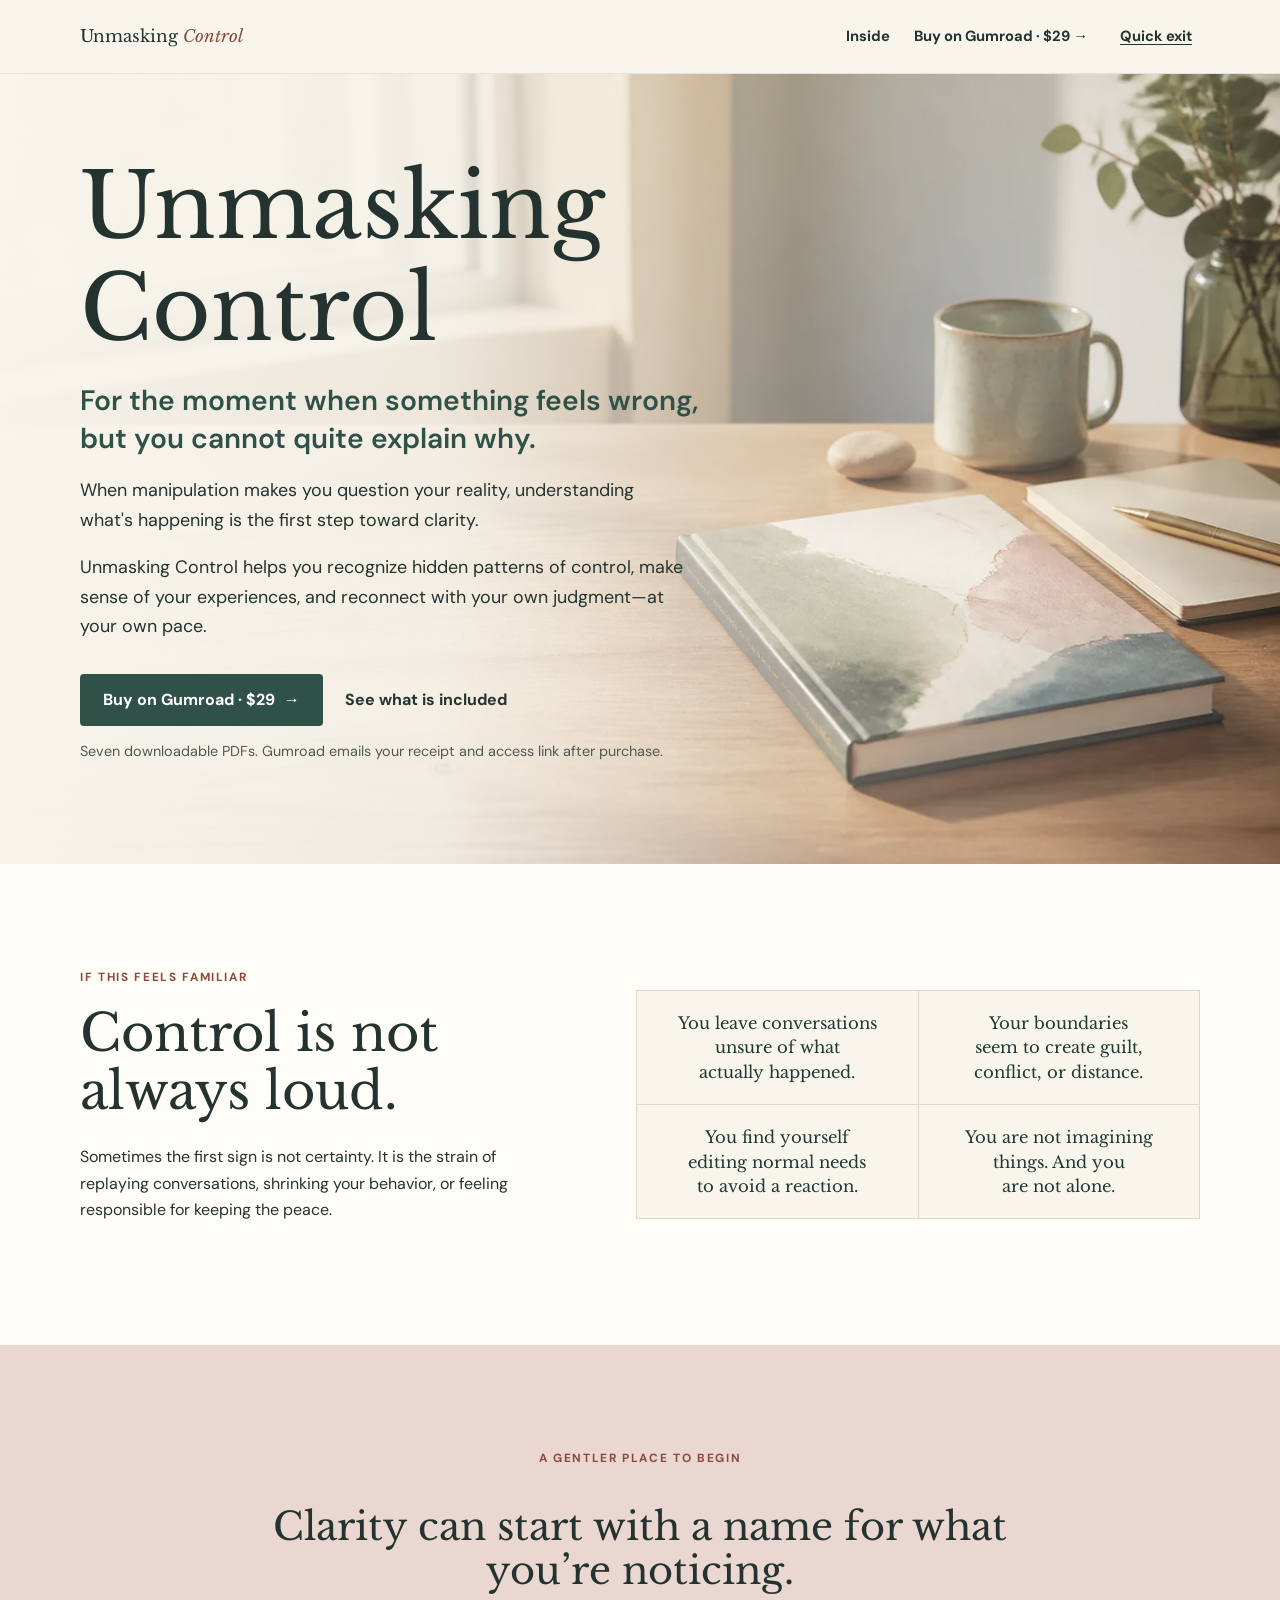
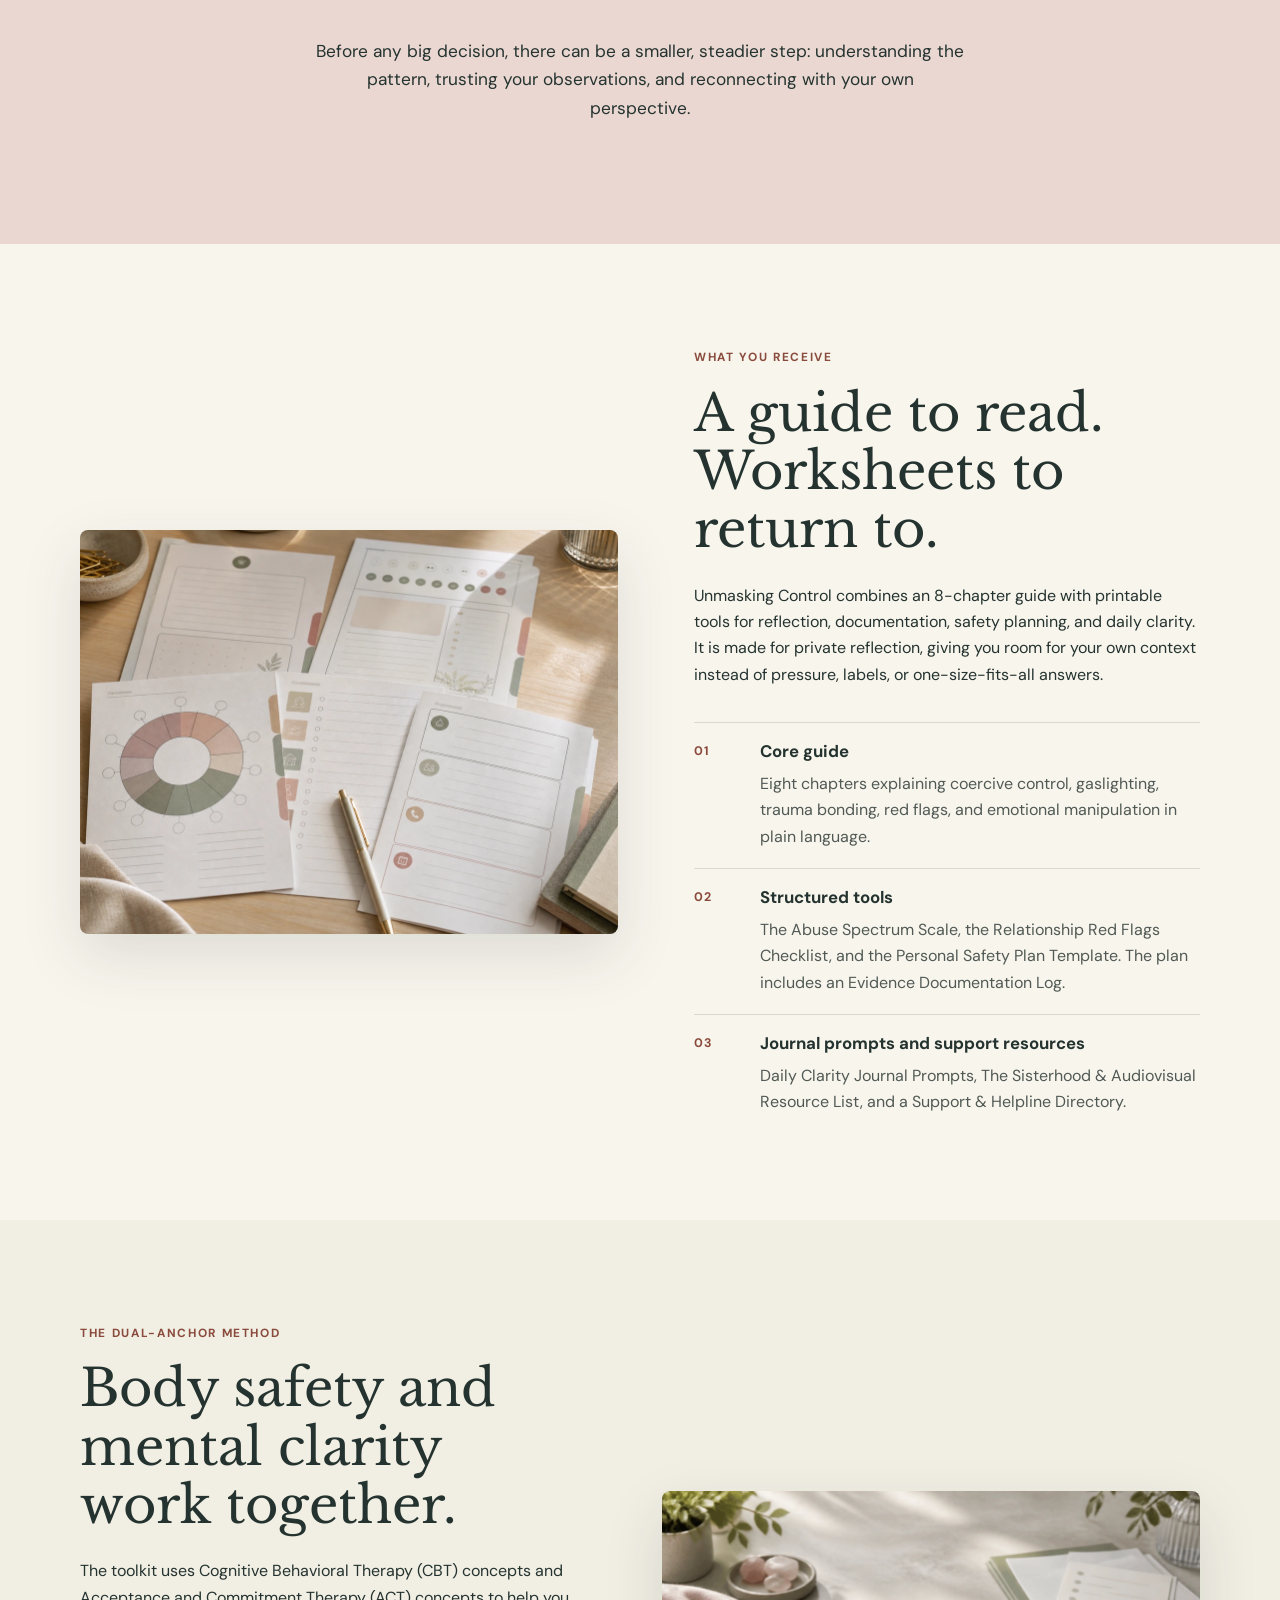
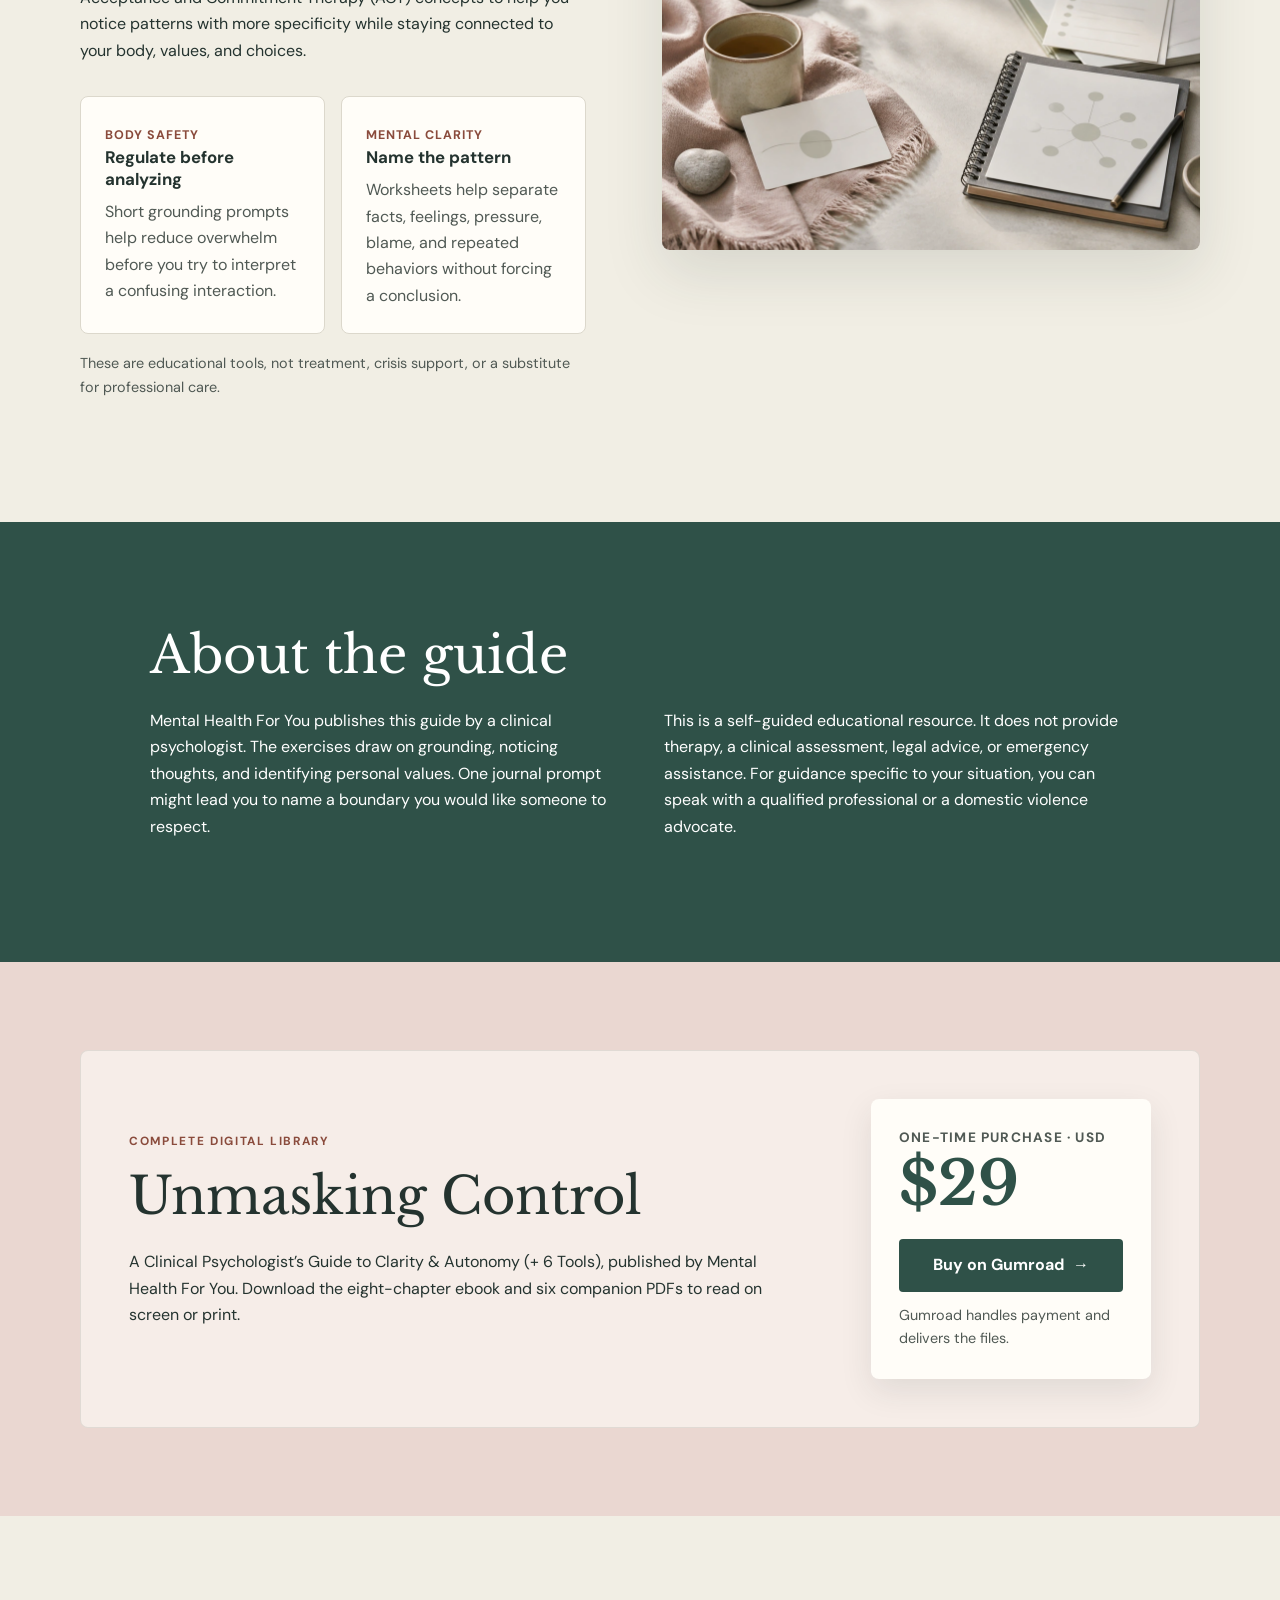
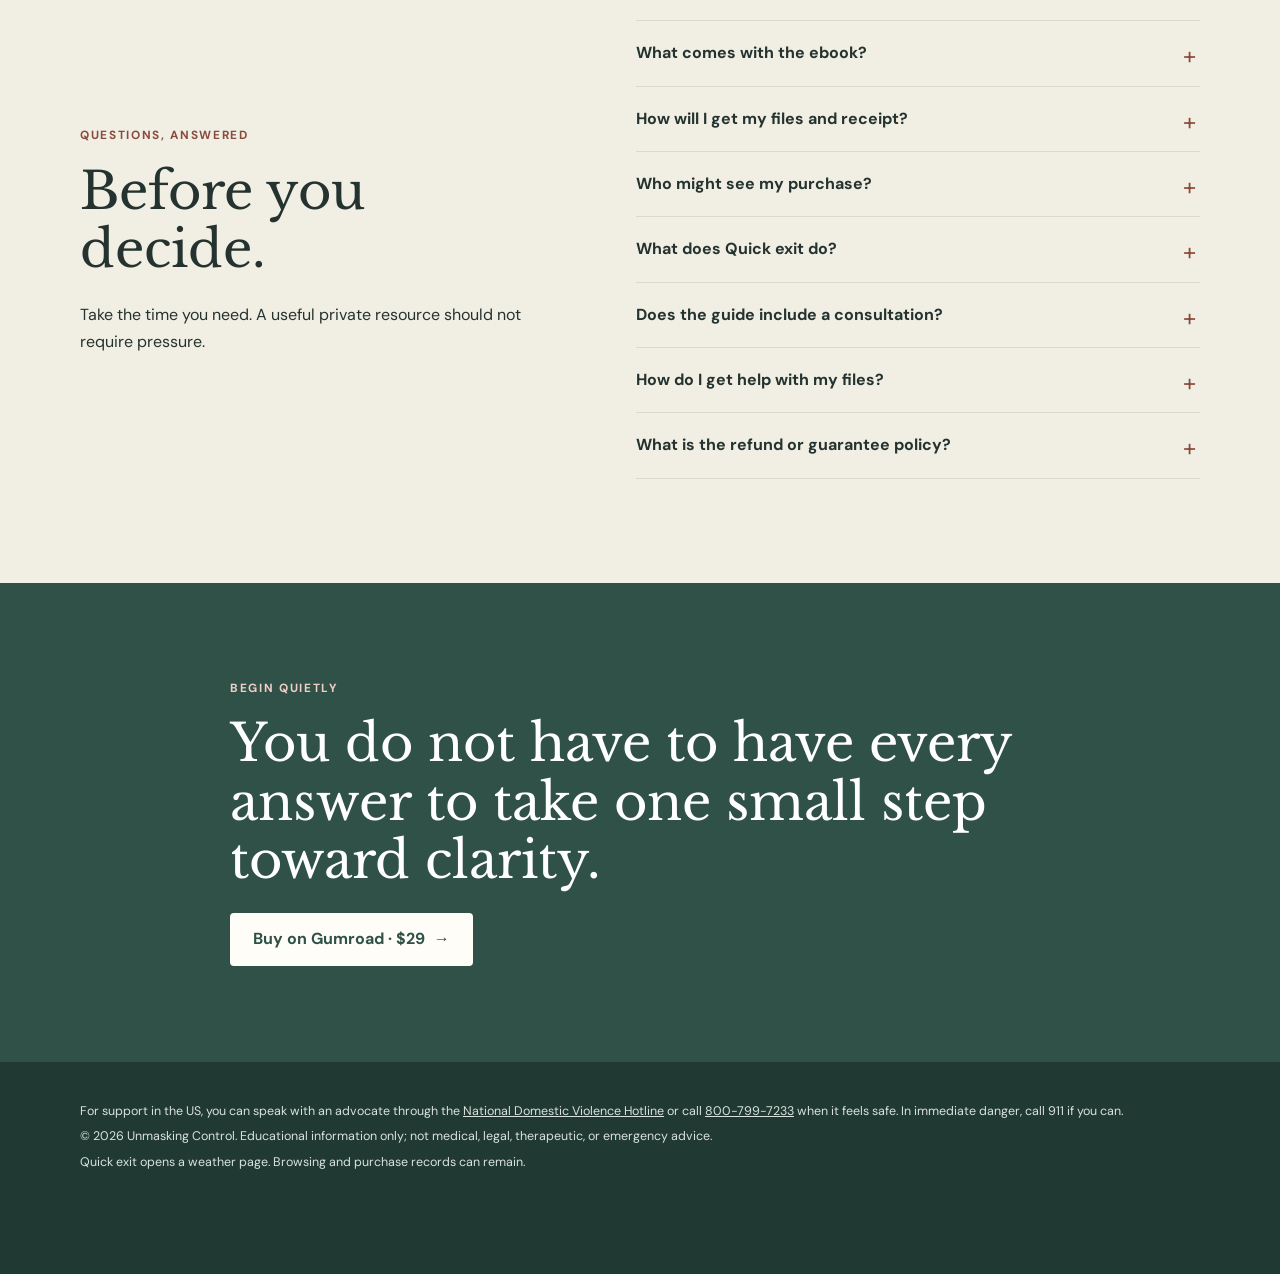
==== unmasking-control-landing/index.html @ a302626a "Optimize landing page images and prepare search metadata for Netlify" ====
<!doctype html>
<html lang="en">
  <head>
    <meta charset="UTF-8" />
    <meta name="referrer" content="no-referrer" />
    <meta name="viewport" content="width=device-width, initial-scale=1.0" />
    <meta
      name="description"
      content="Explore an eight-chapter guide to recognizing coercive control, gaslighting, and relationship patterns. Includes six printable tools for reflection and safety planning."
    />
    <title>Unmasking Control | A Guide to Recognizing Coercive Control</title>
    <meta name="robots" content="noindex" />
    <meta property="og:type" content="website" />
    <meta property="og:site_name" content="Mental Health For You" />
    <meta property="og:title" content="Unmasking Control | A Guide to Recognizing Coercive Control" />
    <meta property="og:description" content="An eight-chapter ebook and six printable tools to help you notice patterns and reflect at your own pace." />
    <meta property="og:image" content="assets/social-preview.jpg" />
    <meta property="og:image:width" content="1200" />
    <meta property="og:image:height" content="630" />
    <meta property="og:image:alt" content="A closed workbook, notebook, and ceramic cup on a sunlit desk" />
    <meta name="twitter:card" content="summary_large_image" />
    <link rel="icon" href="favicon.svg" type="image/svg+xml" />
    <link rel="preload" href="assets/fonts/libre-baskerville.woff2" as="font" type="font/woff2" crossorigin />
    <script type="application/ld+json">
      {
        "@context": "https://schema.org",
        "@type": "Product",
        "name": "Unmasking Control: A Clinical Psychologist’s Guide to Clarity & Autonomy (+ 6 Tools)",
        "description": "An eight-chapter digital guide and six companion PDFs for reflection, documentation, and safety planning.",
        "image": "assets/social-preview.jpg",
        "brand": { "@type": "Brand", "name": "Mental Health For You" },
        "offers": {
          "@type": "Offer",
          "price": "29.00",
          "priceCurrency": "USD",
          "url": "https://mentalhealthforyou.gumroad.com/l/unmasking-control?wanted=true"
        }
      }
    </script>
    <link rel="stylesheet" href="styles.css" />
  </head>
  <body>
    <a class="skip-link" href="#main">Skip to content</a>
    <div class="uc-page" id="top">
      <header class="site-header">
        <a class="brand" href="#top" aria-label="Unmasking Control home">Unmasking <em>Control</em></a>
        <nav class="header-nav" aria-label="Primary">
          <a href="#inside">Inside</a>
          <a class="header-cta" href="https://mentalhealthforyou.gumroad.com/l/unmasking-control?wanted=true" rel="noreferrer">Buy on Gumroad · $29 <span aria-hidden="true">→</span></a>
          <a class="quick-exit" href="https://www.weather.gov/" rel="noreferrer" aria-label="Quick exit to the National Weather Service">Quick exit</a>
        </nav>
      </header>

      <main id="main">
        <section class="hero" aria-labelledby="hero-title">
          <picture class="hero-backdrop" aria-hidden="true">
            <source media="(max-width: 920px)" srcset="assets/hero-workbook-desk-900.webp" />
            <img src="assets/hero-workbook-desk-1672.webp" alt="" width="1672" height="941" fetchpriority="high" />
          </picture>
          <div class="shell hero-content">
            <h1 id="hero-title">Unmasking Control</h1>
            <p class="hero-statement">For the moment when something feels wrong, but you cannot quite explain why.</p>
            <p class="lede">
              When manipulation makes you question your reality, understanding what's happening is the first step toward clarity.
            </p>
            <p class="lede">
              Unmasking Control helps you recognize hidden patterns of control, make sense of your experiences,
              and reconnect with your own judgment—at your own pace.
            </p>
            <div class="hero-actions">
              <a class="button button-primary" href="https://mentalhealthforyou.gumroad.com/l/unmasking-control?wanted=true" rel="noreferrer">Buy on Gumroad · $29 <span aria-hidden="true">→</span></a>
              <a class="text-link" href="#inside">See what is included</a>
            </div>
            <p class="privacy-note">Seven downloadable PDFs. Gumroad emails your receipt and access link after purchase.</p>
          </div>
        </section>

        <section class="section recognition">
          <div class="shell split-layout">
            <div>
              <p class="eyebrow">If this feels familiar</p>
              <h2>Control is not always loud.</h2>
              <p>
                Sometimes the first sign is not certainty. It is the strain of replaying conversations,
                shrinking your behavior, or feeling responsible for keeping the peace.
              </p>
            </div>
            <ul class="pattern-list" aria-label="Recognizable patterns">
              <li>You leave conversations unsure of what actually happened.</li>
              <li>Your boundaries seem to create guilt, conflict, or distance.</li>
              <li>You find yourself editing normal needs to avoid a reaction.</li>
              <li>You are not imagining things. And you are not alone.</li>
            </ul>
          </div>
        </section>

        <section class="section clarity">
          <div class="shell editorial-intro">
            <p class="eyebrow">A gentler place to begin</p>
            <h2>Clarity can start with a name for what you’re noticing.</h2>
            <p>
              Before any big decision, there can be a smaller, steadier step: understanding the pattern,
              trusting your observations, and reconnecting with your own perspective.
            </p>
          </div>
        </section>

        <section class="section toolkit" id="inside">
          <div class="shell feature-grid">
            <figure class="image-panel">
              <picture>
                <source media="(max-width: 760px)"
                  srcset="assets/toolkit-worksheets-600.webp 600w, assets/toolkit-worksheets-1080.webp 1080w, assets/toolkit-worksheets-1448.webp 1448w"
                  sizes="(max-width: 390px) calc(100vw - 30px), min(620px, 100vw - 36px)" />
                <img src="assets/toolkit-worksheets-1080.webp"
                  srcset="assets/toolkit-worksheets-1080.webp 1080w, assets/toolkit-worksheets-1448.webp 1448w"
                  sizes="(max-width: 920px) calc(100vw - 48px), 540px"
                  width="1448" height="1086" loading="lazy" decoding="async"
                  alt="Printable psychology toolkit worksheets arranged on a desk with a pen" />
              </picture>
            </figure>
            <div>
              <p class="eyebrow">What you receive</p>
              <h2>A guide to read. Worksheets to return to.</h2>
              <p>
                Unmasking Control combines an 8-chapter guide with printable tools for reflection,
                documentation, safety planning, and daily clarity. It is made for private reflection, giving
                you room for your own context instead of pressure, labels, or one-size-fits-all answers.
              </p>
              <div class="included-list">
                <article>
                  <span>01</span>
                  <h3>Core guide</h3>
                  <p>Eight chapters explaining coercive control, gaslighting, trauma bonding, red flags, and emotional manipulation in plain language.</p>
                </article>
                <article>
                  <span>02</span>
                  <h3>Structured tools</h3>
                  <p>The Abuse Spectrum Scale, the Relationship Red Flags Checklist, and the Personal Safety Plan Template. The plan includes an Evidence Documentation Log.</p>
                </article>
                <article>
                  <span>03</span>
                  <h3>Journal prompts and support resources</h3>
                  <p>Daily Clarity Journal Prompts, The Sisterhood &amp; Audiovisual Resource List, and a Support &amp; Helpline Directory.</p>
                </article>
              </div>
            </div>
          </div>
        </section>

        <section class="section mechanism">
          <div class="shell feature-grid reverse">
            <div>
              <p class="eyebrow">The Dual-Anchor Method</p>
              <h2>Body safety and mental clarity work together.</h2>
              <p>
                The toolkit uses Cognitive Behavioral Therapy (CBT) concepts and Acceptance and Commitment
                Therapy (ACT) concepts to help you notice patterns with more specificity while staying connected
                to your body, values, and choices.
              </p>
              <div class="anchor-grid">
                <article>
                  <span class="number">Body safety</span>
                  <h3>Regulate before analyzing</h3>
                  <p>Short grounding prompts help reduce overwhelm before you try to interpret a confusing interaction.</p>
                </article>
                <article>
                  <span class="number">Mental clarity</span>
                  <h3>Name the pattern</h3>
                  <p>Worksheets help separate facts, feelings, pressure, blame, and repeated behaviors without forcing a conclusion.</p>
                </article>
              </div>
              <p class="muted">These are educational tools, not treatment, crisis support, or a substitute for professional care.</p>
            </div>
            <figure class="image-panel image-panel-soft">
              <picture>
                <source media="(max-width: 760px)"
                  srcset="assets/dual-anchor-method-600.webp 600w, assets/dual-anchor-method-1080.webp 1080w, assets/dual-anchor-method-1536.webp 1536w"
                  sizes="(max-width: 390px) calc(100vw - 30px), min(620px, 100vw - 36px)" />
                <img src="assets/dual-anchor-method-1080.webp"
                  srcset="assets/dual-anchor-method-1080.webp 1080w, assets/dual-anchor-method-1536.webp 1536w"
                  sizes="(max-width: 920px) calc(100vw - 48px), 540px"
                  width="1536" height="1024" loading="lazy" decoding="async"
                  alt="Two calm tabletop clusters representing body safety and mental clarity" />
              </picture>
            </figure>
          </div>
        </section>

        <section class="section trust">
          <div class="shell trust-panel">
            <h2>About the guide</h2>
            <div class="trust-columns">
              <p>
                Mental Health For You publishes this guide by a clinical psychologist. The exercises draw on
                grounding, noticing thoughts, and identifying personal values. One journal prompt might
                lead you to name a boundary you would like someone to respect.
              </p>
              <p>
                This is a self-guided educational resource. It does not provide therapy, a clinical assessment,
                legal advice, or emergency assistance. For guidance specific to your situation, you can
                speak with a qualified professional or a domestic violence advocate.
              </p>
            </div>
          </div>
        </section>

        <section class="section offer" id="offer">
          <div class="shell offer-panel">
            <div>
              <p class="eyebrow">Complete digital library</p>
              <h2>Unmasking Control</h2>
              <p>
                A Clinical Psychologist’s Guide to Clarity &amp; Autonomy (+ 6 Tools), published by Mental Health For You.
                Download the eight-chapter ebook and six companion PDFs to read on screen or print.
              </p>
            </div>
            <div class="offer-box">
              <div class="price">
                <span>One-time purchase · USD</span>
                <strong>$29</strong>
              </div>
              <a class="button button-primary button-wide" href="https://mentalhealthforyou.gumroad.com/l/unmasking-control?wanted=true" rel="noreferrer">
                Buy on Gumroad <span aria-hidden="true">→</span>
              </a>
              <p class="offer-meta">Gumroad handles payment and delivers the files.</p>
            </div>
          </div>
        </section>

        <section class="section faq-section">
          <div class="shell split-layout">
            <div>
              <p class="eyebrow">Questions, answered</p>
              <h2>Before you decide.</h2>
              <p>Take the time you need. A useful private resource should not require pressure.</p>
            </div>
            <div class="faq-list" data-accordion>
              <details>
                <summary>What comes with the ebook?</summary>
                <p>Seven downloadable PDFs include the eight-chapter guide, three practical tools, and three reflection and support resources. You can read them on screen or print individual pages. There is no physical shipment.</p>
              </details>
              <details>
                <summary>How will I get my files and receipt?</summary>
                <p>After checkout, Gumroad sends a receipt with a link to your files. You can enter an email address you can safely access. Anyone who shares that inbox may see the receipt.</p>
              </details>
              <details>
                <summary>Who might see my purchase?</summary>
                <p>Complete privacy cannot be guaranteed. A payment record, receipt, downloaded file, or synced account may be visible to someone with access. If you have a choice of devices or accounts, use whichever feels safer for you.</p>
              </details>
              <details>
                <summary>What does Quick exit do?</summary>
                <p>Quick exit opens the National Weather Service in this tab. Earlier browser history, emails, and downloads can remain. It cannot stop device monitoring or clear network records.</p>
              </details>
              <details>
                <summary>Does the guide include a consultation?</summary>
                <p>The purchase includes educational materials for independent use. For therapy or an individual assessment, speak with a qualified professional.</p>
              </details>
              <details>
                <summary>How do I get help with my files?</summary>
                <p>Reply to your Gumroad receipt to reach the seller. If the receipt is missing, check the inbox and spam folder for the address you entered, or visit <a href="https://gumroad.com/help" rel="noreferrer">Gumroad Help</a>.</p>
              </details>
              <details>
                <summary>What is the refund or guarantee policy?</summary>
                <p>Mental Health For You offers a full refund if, after opening the toolkit, you feel it lacks the clinical rigor, structure, or depth you need. Email the seller within seven days of purchase by replying to your Gumroad receipt.</p>
              </details>
            </div>
          </div>
        </section>

        <section class="final-cta">
          <div class="shell final-panel">
            <p class="eyebrow">Begin quietly</p>
            <h2>You do not have to have every answer to take one small step toward clarity.</h2>
            <a class="button button-light" href="https://mentalhealthforyou.gumroad.com/l/unmasking-control?wanted=true" rel="noreferrer">Buy on Gumroad · $29 <span aria-hidden="true">→</span></a>
          </div>
        </section>
      </main>

      <footer class="site-footer">
        <div class="shell">
          <p>For support in the US, you can speak with an advocate through the <a href="https://www.thehotline.org/get-help/" rel="noreferrer">National Domestic Violence Hotline</a> or call <a href="tel:+18007997233">800-799-7233</a> when it feels safe. In immediate danger, call 911 if you can.</p>
          <p>© <span id="year"></span> Unmasking Control. Educational information only; not medical, legal, therapeutic, or emergency advice.</p>
          <p>Quick exit opens a weather page. Browsing and purchase records can remain.</p>
        </div>
      </footer>
      <div class="mobile-cta">
        <a class="button button-primary" href="https://mentalhealthforyou.gumroad.com/l/unmasking-control?wanted=true" rel="noreferrer">Buy on Gumroad · $29</a>
      </div>
    </div>
    <script src="script.js"></script>
  </body>
</html>
---- unmasking-control-landing/styles.css ----
@font-face {
  font-family: "DM Sans";
  src: url("assets/fonts/dm-sans.woff2") format("woff2");
  font-weight: 400 700;
  font-display: swap;
}

@font-face {
  font-family: "Libre Baskerville";
  src: url("assets/fonts/libre-baskerville.woff2") format("woff2");
  font-weight: 400 700;
  font-display: swap;
}

@font-face {
  font-family: "Libre Baskerville";
  src: url("assets/fonts/libre-baskerville-italic.woff2") format("woff2");
  font-style: italic;
  font-weight: 400;
  font-display: swap;
}

:root {
  --uc-ink: #24332f;
  --uc-pine: #2f5148;
  --uc-pine-dark: #203a33;
  --uc-cream: #f8f5ed;
  --uc-paper: #fffdf8;
  --uc-clay: #8a4b3c;
  --uc-blush: #ead7d1;
  --uc-sage: #9fac90;
  --uc-charcoal: #1c2523;
  --uc-line: #dcd8cc;
  --uc-muted: #505954;
  --uc-shadow: 0 22px 60px rgba(36, 51, 47, 0.13);
  --uc-radius: 8px;
  --uc-serif: "Libre Baskerville", Georgia, serif;
  --uc-sans: "DM Sans", Arial, sans-serif;
}

* {
  box-sizing: border-box;
}

html {
  scroll-behavior: smooth;
}

body {
  margin: 0;
  background: var(--uc-cream);
  color: var(--uc-ink);
  font-family: var(--uc-sans);
  font-size: 16px;
  line-height: 1.65;
}

img {
  max-width: 100%;
}

.skip-link {
  position: absolute;
  left: -999px;
  top: 14px;
  z-index: 20;
  background: var(--uc-paper);
  color: var(--uc-pine);
  padding: 10px 14px;
  border: 2px solid var(--uc-pine);
}

.skip-link:focus {
  left: 14px;
}

.uc-page {
  min-height: 100vh;
  background: var(--uc-cream);
  color: var(--uc-ink);
}

.uc-page a {
  color: inherit;
}

.uc-page a:focus-visible,
.uc-page button:focus-visible,
.uc-page summary:focus-visible {
  outline: 3px solid rgba(183, 110, 93, 0.72);
  outline-offset: 4px;
}

.shell {
  width: min(1120px, calc(100% - 48px));
  margin-inline: auto;
}

.site-header {
  position: sticky;
  top: 0;
  z-index: 10;
  min-height: 74px;
  display: flex;
  align-items: center;
  justify-content: space-between;
  gap: 22px;
  padding-inline: max(24px, calc((100% - 1120px) / 2));
  background: rgba(248, 245, 237, 0.93);
  border-bottom: 1px solid rgba(36, 51, 47, 0.09);
  backdrop-filter: blur(12px);
}

.brand {
  font-family: var(--uc-serif);
  font-size: 1.05rem;
  text-decoration: none;
  white-space: nowrap;
}

.brand em {
  color: var(--uc-clay);
}

.header-nav {
  display: flex;
  align-items: center;
  gap: 24px;
  font-size: 0.92rem;
  font-weight: 700;
}

.header-nav a {
  text-decoration: none;
}

.header-nav .quick-exit {
  display: inline-flex;
  align-items: center;
  min-height: 44px;
  padding-inline: 8px;
  text-decoration: underline;
  text-underline-offset: 3px;
  white-space: nowrap;
}

html {
  scroll-padding-block: 84px;
}

.header-cta,
.text-link {
  color: var(--uc-pine);
  font-weight: 700;
  text-decoration: none;
}

.section {
  padding-block: 104px;
}

.hero {
  position: relative;
  min-height: min(790px, calc(100vh - 74px));
  display: grid;
  align-items: center;
  overflow: hidden;
  background: var(--uc-cream);
}

.hero-backdrop {
  position: absolute;
  inset: 0;
}

.hero-backdrop img {
  width: 100%;
  height: 100%;
  object-fit: cover;
}

.hero-backdrop::after {
  content: "";
  position: absolute;
  inset: 0;
  background: linear-gradient(90deg, rgba(248, 245, 237, 0.98) 0%, rgba(248, 245, 237, 0.88) 34%, rgba(248, 245, 237, 0.32) 66%, rgba(248, 245, 237, 0.1) 100%);
}

.hero-content {
  position: relative;
  z-index: 1;
  padding-block: 78px;
}

.hero-content > * {
  max-width: 650px;
}

.eyebrow {
  margin: 0 0 16px;
  color: var(--uc-clay);
  font-size: 0.74rem;
  font-weight: 700;
  letter-spacing: 0.14em;
  text-transform: uppercase;
}

h1,
h2,
h3 {
  color: var(--uc-ink);
}

h1,
h2 {
  font-family: var(--uc-serif);
  font-weight: 400;
  line-height: 1.14;
  letter-spacing: 0;
}

h1 {
  margin: 0;
  font-size: clamp(3rem, 7vw, 6.4rem);
}

h2 {
  margin: 0 0 24px;
  font-size: clamp(2rem, 4vw, 3.55rem);
}

h3 {
  margin: 0 0 8px;
  font-size: 1.05rem;
  line-height: 1.3;
}

p {
  margin: 0 0 18px;
}

.hero-statement {
  margin-top: 22px;
  color: var(--uc-pine);
  font-size: clamp(1.3rem, 2.2vw, 2rem);
  font-weight: 600;
  line-height: 1.35;
}

.lede {
  max-width: 610px;
  font-size: 1.12rem;
}

.hero-actions {
  display: flex;
  align-items: center;
  flex-wrap: wrap;
  gap: 22px;
  margin: 32px 0 14px;
}

.button {
  min-height: 52px;
  display: inline-flex;
  align-items: center;
  justify-content: center;
  gap: 0.55rem;
  padding: 12px 22px;
  border: 1px solid transparent;
  border-radius: 4px;
  font-weight: 700;
  text-decoration: none;
  transition: background 0.2s ease, transform 0.2s ease;
}

.button:hover {
  transform: translateY(-1px);
}

.button-primary {
  background: var(--uc-pine);
  color: #fff;
}

.button-light {
  background: var(--uc-paper);
  color: var(--uc-pine);
}

.uc-page .button-primary {
  color: #fff;
}

.uc-page .button-light {
  color: var(--uc-pine);
}

.button-wide {
  width: min(100%, 370px);
}

.privacy-note,
.muted,
.offer-meta {
  color: var(--uc-muted);
  font-size: 0.9rem;
}

.split-layout,
.feature-grid,
.offer-panel {
  display: grid;
  grid-template-columns: minmax(0, 0.92fr) minmax(0, 1.08fr);
  gap: 76px;
  align-items: center;
}

.feature-grid {
  grid-template-columns: minmax(0, 1fr) minmax(0, 0.94fr);
}

.reverse {
  grid-template-columns: minmax(0, 0.94fr) minmax(0, 1fr);
}

.recognition {
  background: var(--uc-paper);
}

.pattern-list,
.check-list {
  padding: 0;
  margin: 0;
  list-style: none;
}

.pattern-list {
  display: grid;
  grid-template-columns: repeat(2, minmax(0, 1fr));
  gap: 1px;
  background: var(--uc-line);
  border: 1px solid var(--uc-line);
}

.pattern-list li {
  padding: 20px 18px;
  display: grid;
  place-items: center;
  text-align: center;
  text-wrap: balance;
  background: var(--uc-cream);
  color: var(--uc-pine-dark);
  font-family: var(--uc-serif);
  font-size: 1.03rem;
  line-height: 1.48;
}

.clarity {
  background: var(--uc-blush);
}

.editorial-intro {
  display: grid;
  grid-template-columns: 1fr;
  gap: 20px;
  align-items: start;
  max-width: 850px;
  margin-inline: auto;
  text-align: center;
}

.editorial-intro h2 {
  max-width: 820px;
  margin-inline: auto;
  font-size: clamp(2rem, 3vw, 3rem);
}

.editorial-intro p:last-child {
  max-width: 650px;
  margin-inline: auto;
  font-size: 1.08rem;
}

.toolkit {
  background: var(--uc-cream);
}

.mechanism,
.faq-section {
  background: #f1eee4;
}

.image-panel {
  margin: 0;
  overflow: hidden;
  background: var(--uc-paper);
  border-radius: var(--uc-radius);
  box-shadow: var(--uc-shadow);
}

.image-panel picture {
  display: block;
}

.image-panel img {
  display: block;
  width: 100%;
  height: auto;
  aspect-ratio: 4 / 3;
  object-fit: cover;
}

.image-panel-soft img {
  aspect-ratio: 3 / 2;
}

.included-list {
  display: grid;
  gap: 18px;
  margin-top: 34px;
}

.included-list article {
  display: grid;
  grid-template-columns: 48px 1fr;
  column-gap: 18px;
  padding-top: 18px;
  border-top: 1px solid var(--uc-line);
}

.included-list span,
.number {
  color: var(--uc-clay);
  font-size: 0.78rem;
  font-weight: 700;
  letter-spacing: 0.08em;
  text-transform: uppercase;
}

.included-list p,
.anchor-grid p {
  grid-column: 2;
  color: var(--uc-muted);
  margin: 0;
}

.anchor-grid {
  display: grid;
  grid-template-columns: repeat(2, minmax(0, 1fr));
  gap: 16px;
  margin: 32px 0 18px;
}

.anchor-grid article {
  padding: 24px;
  background: var(--uc-paper);
  border: 1px solid var(--uc-line);
  border-radius: var(--uc-radius);
}

.trust {
  background: var(--uc-pine);
  color: #fff;
}

.trust h2,
.trust p {
  color: #fff;
}

.trust .eyebrow {
  color: #f0cfc5;
}

.trust-panel {
  max-width: 980px;
}

.trust-columns {
  display: grid;
  grid-template-columns: repeat(2, minmax(0, 1fr));
  gap: 48px;
}

.check-list li {
  position: relative;
  padding: 13px 0 13px 32px;
  border-bottom: 1px solid var(--uc-line);
}

.check-list li::before {
  content: "";
  position: absolute;
  left: 2px;
  top: 23px;
  width: 9px;
  height: 9px;
  border: 2px solid var(--uc-clay);
  border-radius: 50%;
}

.offer {
  padding-block: 88px;
  background: var(--uc-blush);
}

.offer-panel {
  grid-template-columns: minmax(0, 1fr) minmax(280px, 0.42fr);
  padding: 48px;
  background: rgba(255, 253, 248, 0.58);
  border: 1px solid rgba(36, 51, 47, 0.1);
  border-radius: var(--uc-radius);
}

.offer-box {
  padding: 28px;
  background: var(--uc-paper);
  border-radius: var(--uc-radius);
  box-shadow: 0 12px 32px rgba(36, 51, 47, 0.1);
}

.price {
  display: grid;
  gap: 5px;
  margin-bottom: 24px;
}

.offer-box .offer-meta {
  margin: 12px 0 0;
}

.price span {
  color: var(--uc-muted);
  font-size: 0.85rem;
  font-weight: 700;
  text-transform: uppercase;
  letter-spacing: 0.09em;
}

.price strong {
  color: var(--uc-pine);
  font-family: var(--uc-serif);
  font-size: 3.8rem;
  line-height: 1;
}

.faq-list details {
  border-top: 1px solid var(--uc-line);
  padding: 19px 0;
}

.faq-list details:last-of-type {
  border-bottom: 1px solid var(--uc-line);
}

.faq-list summary {
  position: relative;
  cursor: pointer;
  list-style: none;
  padding-right: 40px;
  color: var(--uc-ink);
  font-weight: 700;
}

.faq-list summary::-webkit-details-marker {
  display: none;
}

.faq-list summary::after {
  content: "+";
  position: absolute;
  right: 4px;
  top: -4px;
  color: var(--uc-clay);
  font-size: 1.5rem;
  font-weight: 400;
}

.faq-list details[open] summary::after {
  content: "-";
}

.faq-list p {
  margin: 13px 0 2px;
  color: var(--uc-muted);
}

.final-cta {
  padding-block: 96px;
  background: var(--uc-pine);
  color: #fff;
}

.final-panel {
  max-width: 820px;
}

.final-cta h2 {
  color: #fff;
}

.final-cta .eyebrow {
  color: #f0cfc5;
}

.site-footer {
  padding: 34px 0 96px;
  background: var(--uc-pine-dark);
  color: #d9e1dd;
  font-size: 0.78rem;
}

.site-footer p {
  margin: 5px 0;
}

.mobile-cta {
  display: none;
}

@media (max-width: 920px) {
  .header-nav a[href="#inside"] {
    display: none;
  }

  .hero {
    min-height: auto;
  }

  .hero-backdrop img {
    object-position: 58% center;
  }

  .hero-backdrop::after {
    background: linear-gradient(180deg, rgba(248, 245, 237, 0.98) 0%, rgba(248, 245, 237, 0.92) 50%, rgba(248, 245, 237, 0.35) 100%);
  }

  .hero-content {
    padding-block: 64px 260px;
  }

  .split-layout,
  .feature-grid,
  .reverse,
  .offer-panel,
  .editorial-intro,
  .trust-columns {
    grid-template-columns: 1fr;
    gap: 36px;
  }
}

@media (max-width: 760px) {
  .header-nav .header-cta {
    display: none;
  }

  body {
    font-size: 15px;
  }

  .shell {
    width: min(100% - 36px, 620px);
  }

  .site-header {
    min-height: 64px;
    padding-inline: 18px;
  }

  .brand {
    font-size: 0.98rem;
  }

  .header-cta {
    font-size: 0.86rem;
  }

  .section {
    padding-block: 68px;
  }

  .hero-content {
    padding-block: 52px 235px;
  }

  .hero-statement {
    margin-top: 16px;
  }

  .hero-actions {
    align-items: stretch;
    flex-direction: column;
    gap: 14px;
  }

  .hero-actions .button,
  .hero-actions .text-link {
    width: 100%;
  }

  .pattern-list,
  .anchor-grid {
    grid-template-columns: 1fr;
  }

  .pattern-list li {
    padding: 16px 20px;
  }

  .image-panel img,
  .image-panel-soft img {
    aspect-ratio: 2 / 1;
    max-height: 220px;
  }

  .included-list article {
    grid-template-columns: 40px 1fr;
  }

  .offer {
    padding-block: 68px;
  }

  .offer-panel,
  .offer-box {
    padding: 20px;
  }

  .price strong {
    font-size: 3.1rem;
  }

  .mobile-cta {
    position: fixed;
    left: 0;
    right: 0;
    bottom: 0;
    z-index: 11;
    display: block;
    padding: 10px 18px;
    background: rgba(248, 245, 237, 0.95);
    border-top: 1px solid var(--uc-line);
    backdrop-filter: blur(8px);
  }

  .mobile-cta .button {
    width: 100%;
  }
}

@media (max-width: 390px) {
  .shell {
    width: min(100% - 30px, 620px);
  }

  h1 {
    font-size: 2.65rem;
  }

  h2 {
    font-size: 1.85rem;
  }
}

@media (prefers-reduced-motion: reduce) {
  html {
    scroll-behavior: auto;
  }

  .button {
    transition: none;
  }
}
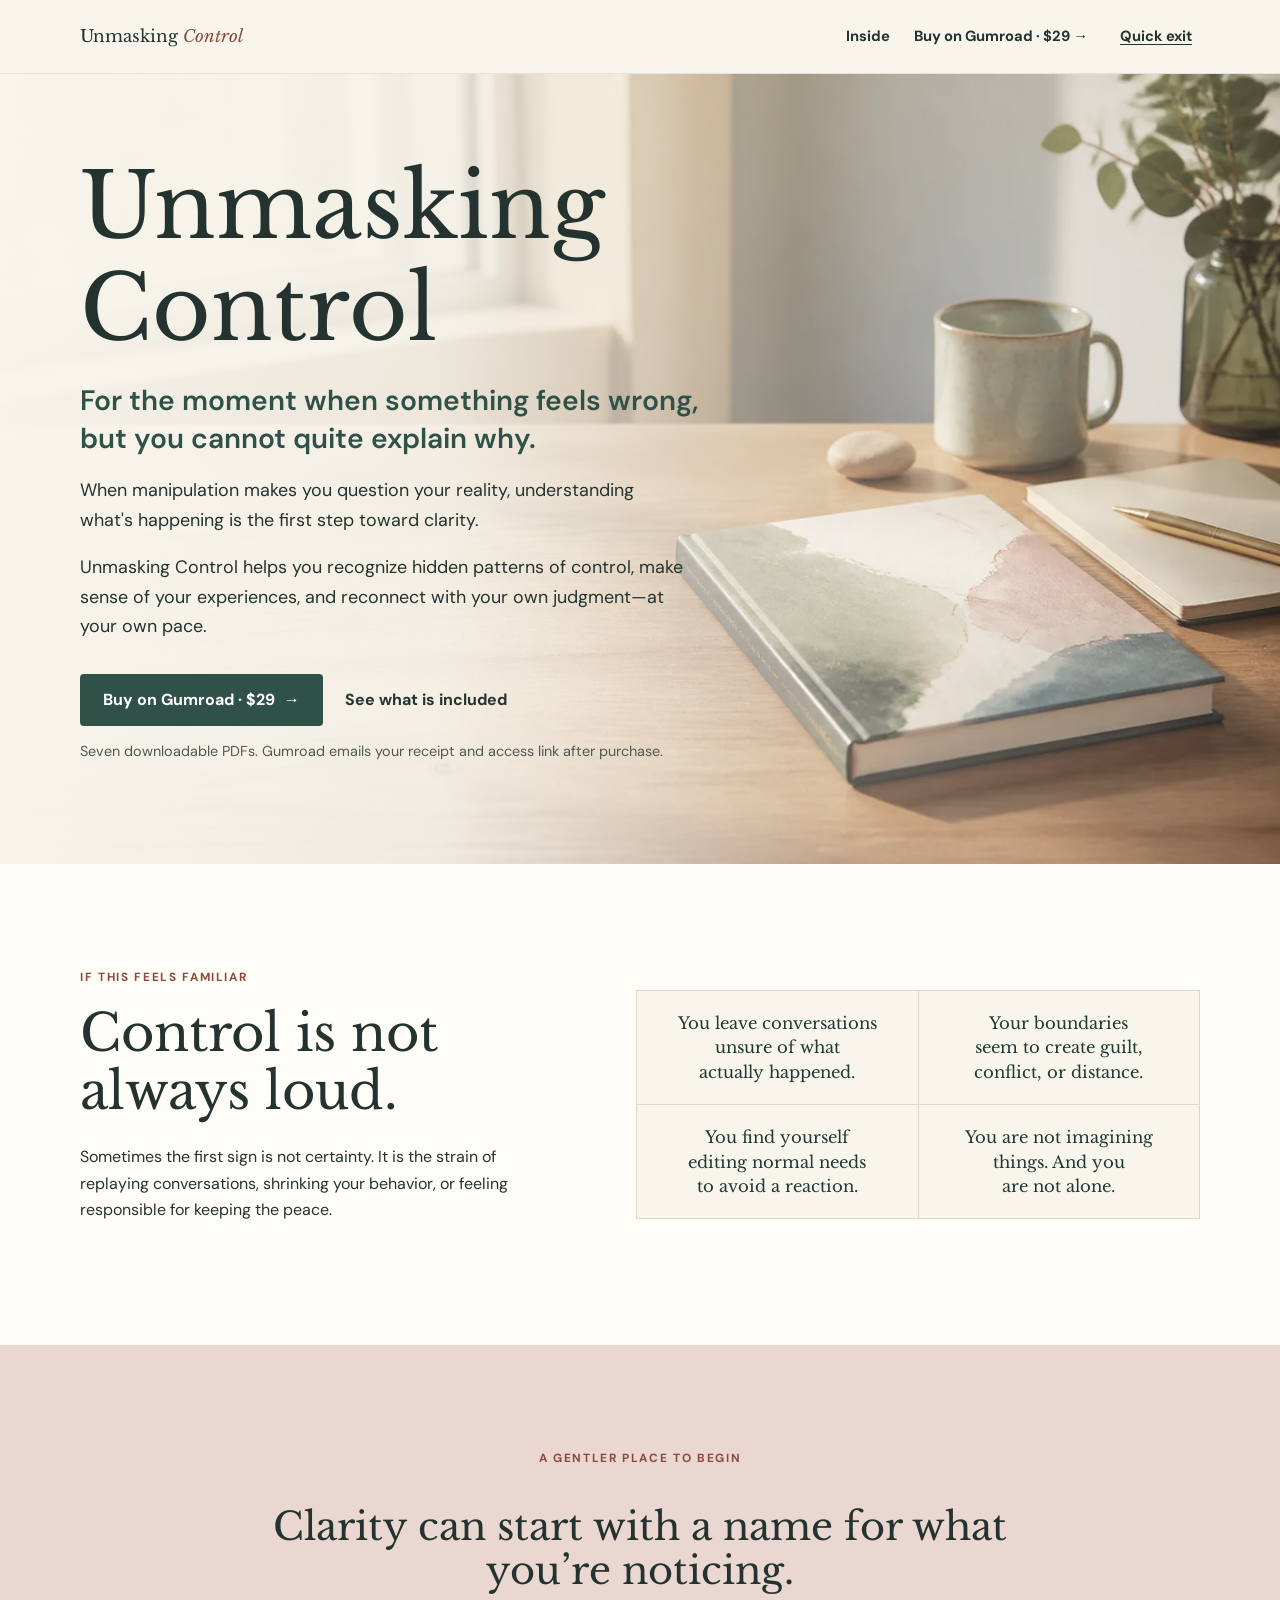
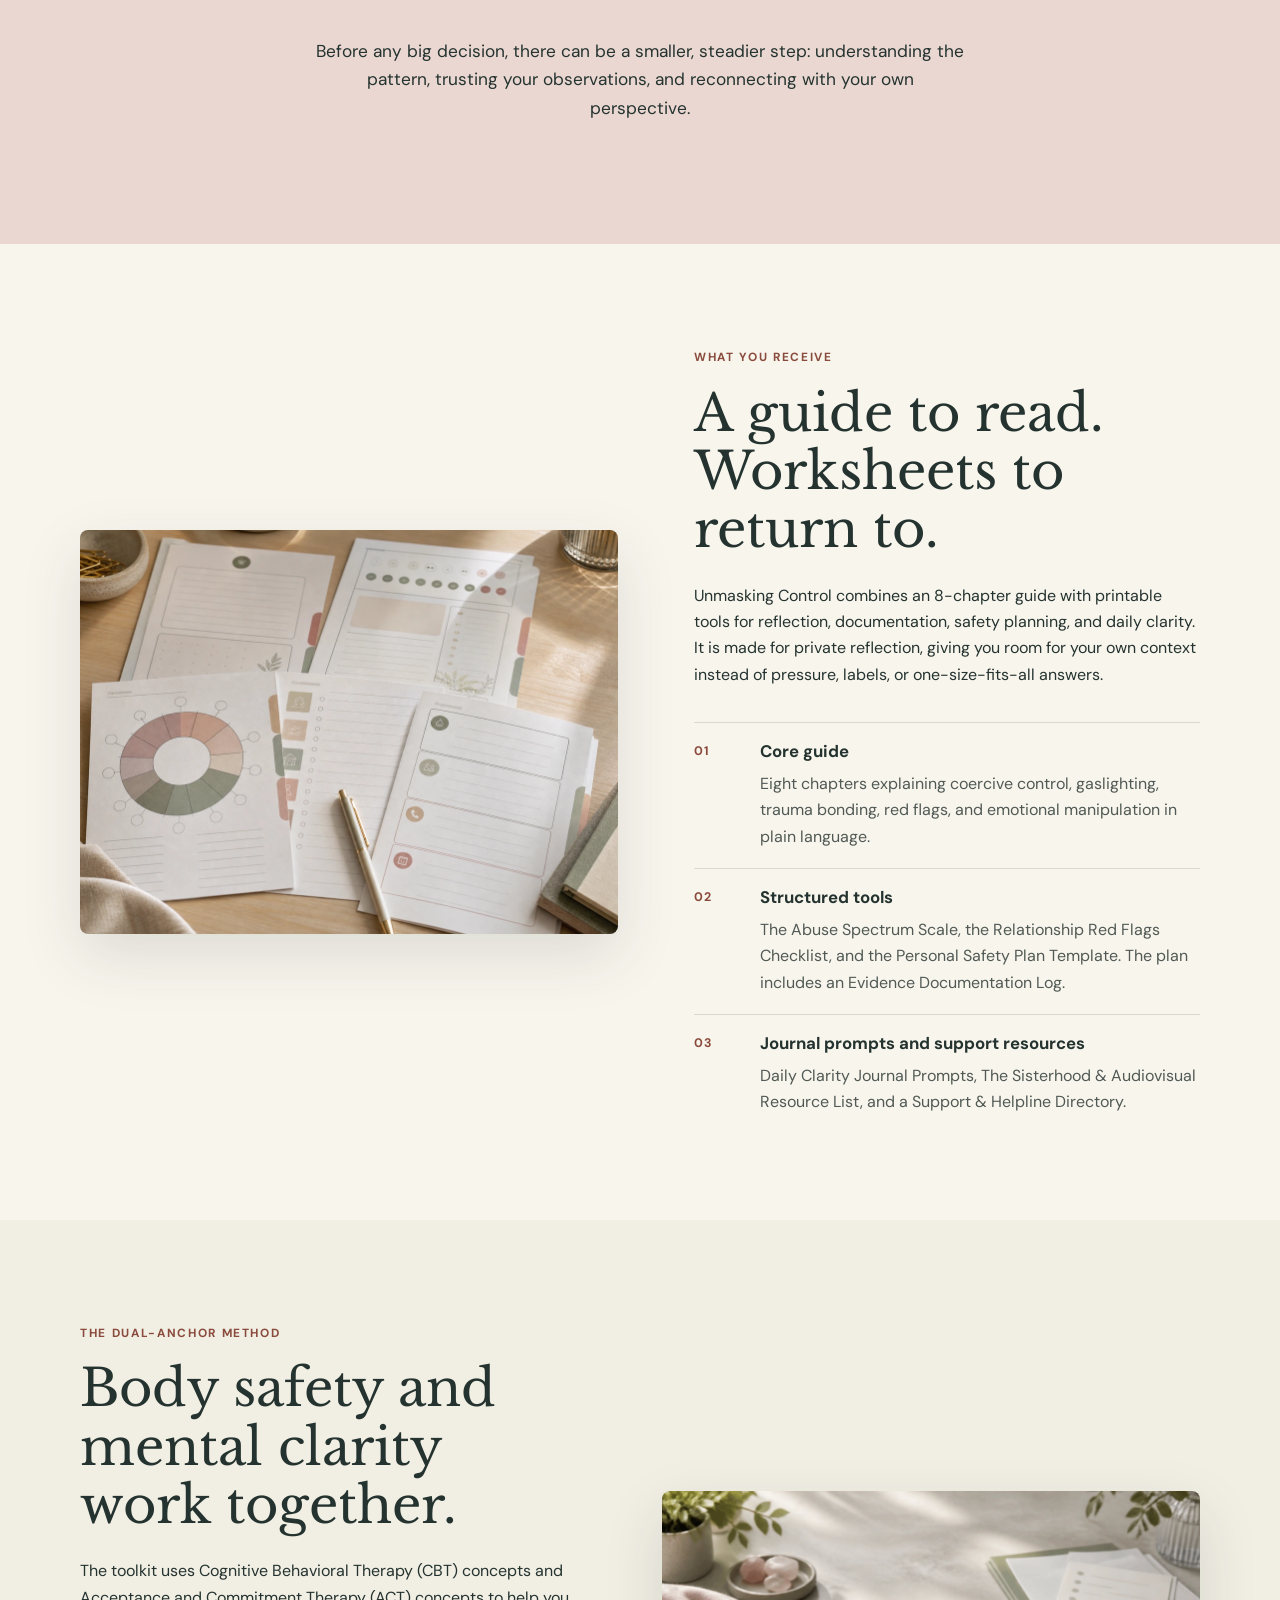
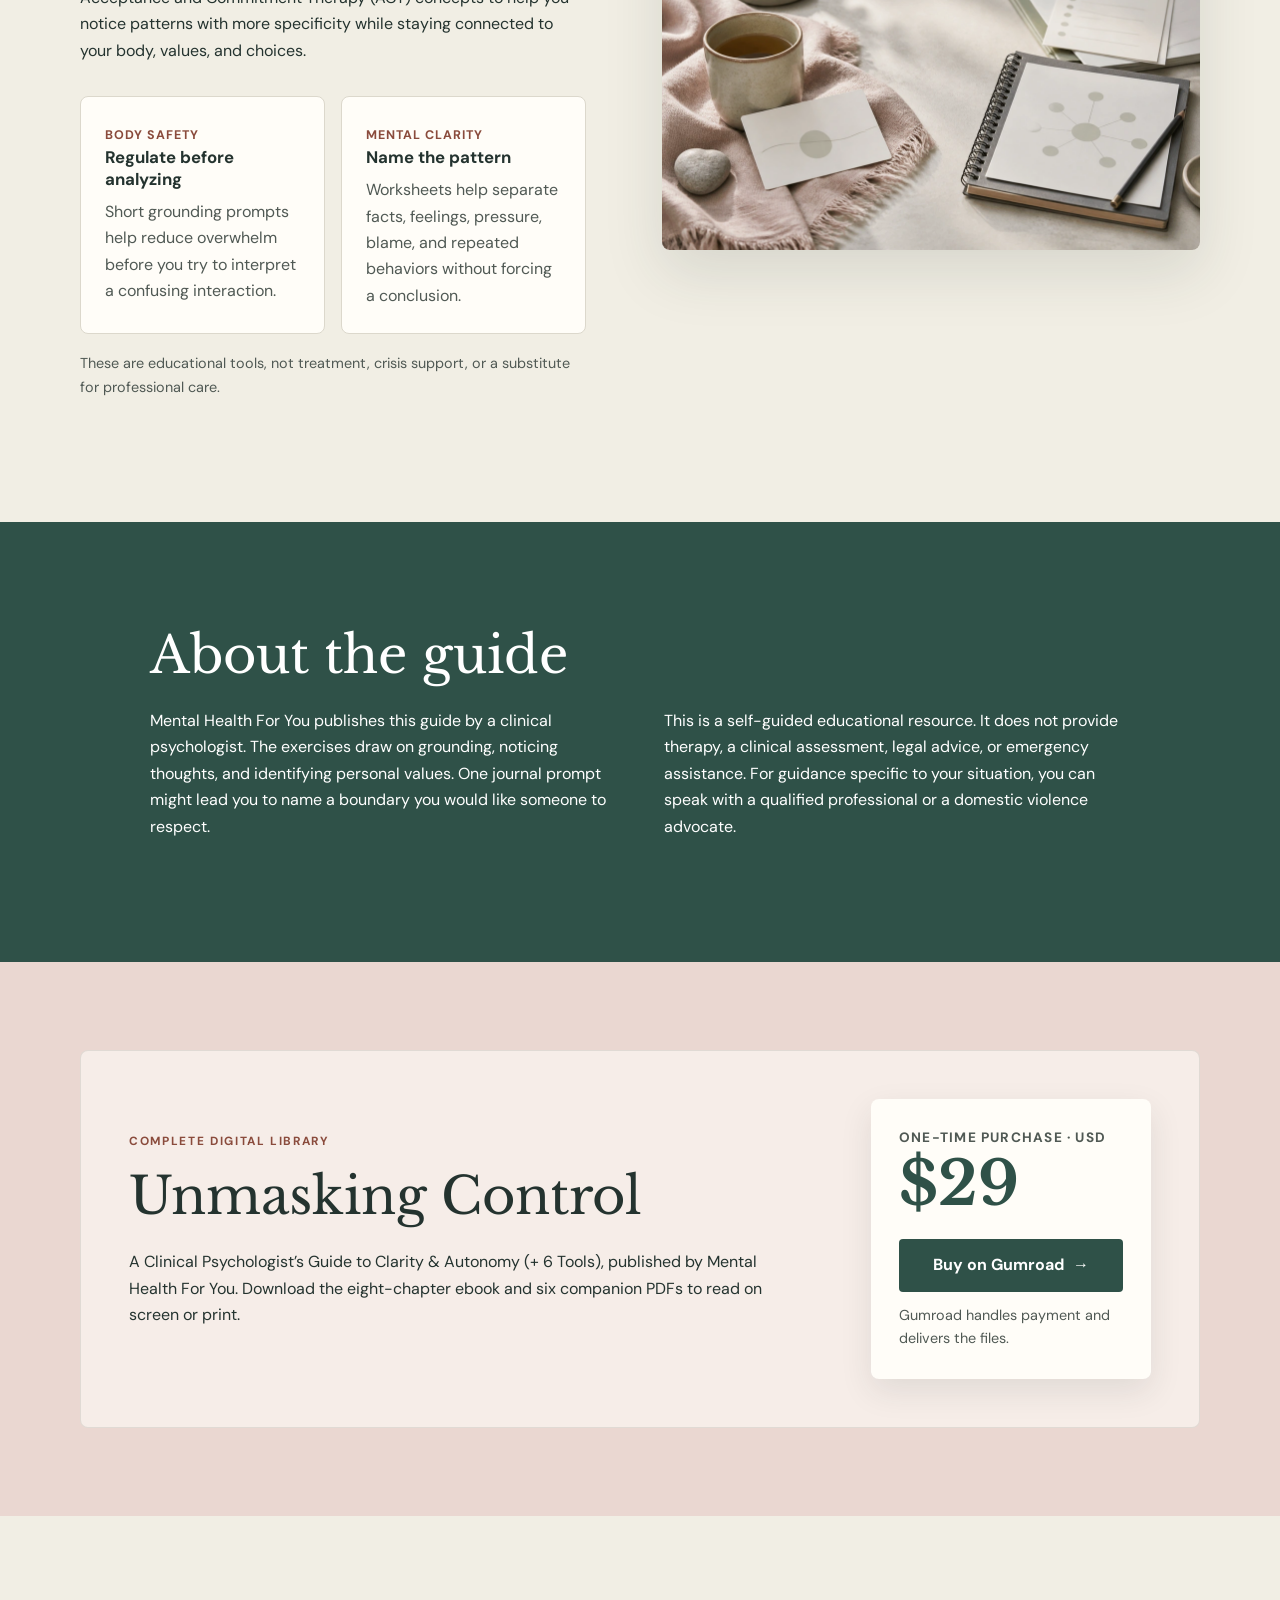
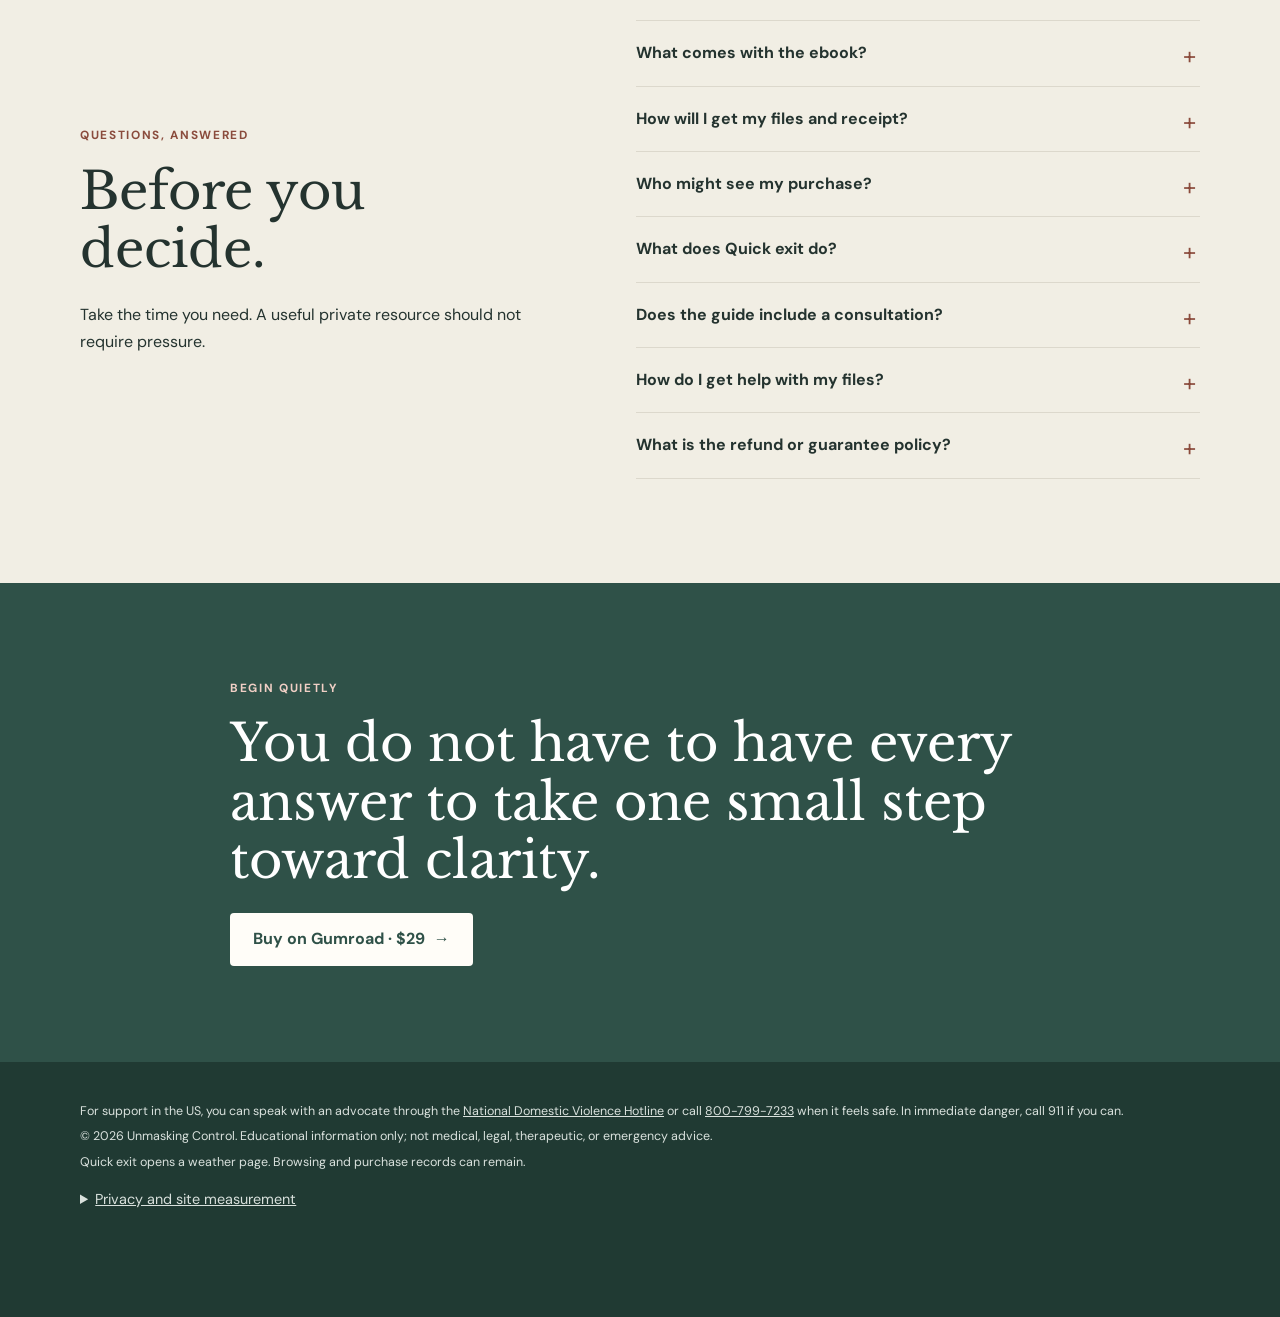
==== commit 0a2d3d33: "Document aggregate measurement and disclose visitor data practices" ====
--- a/unmasking-control-landing/index.html
+++ b/unmasking-control-landing/index.html
@@ -282,6 +282,11 @@
           <p>For support in the US, you can speak with an advocate through the <a href="https://www.thehotline.org/get-help/" rel="noreferrer">National Domestic Violence Hotline</a> or call <a href="tel:+18007997233">800-799-7233</a> when it feels safe. In immediate danger, call 911 if you can.</p>
           <p>© <span id="year"></span> Unmasking Control. Educational information only; not medical, legal, therapeutic, or emergency advice.</p>
           <p>Quick exit opens a weather page. Browsing and purchase records can remain.</p>
+          <details class="privacy-disclosure">
+            <summary>Privacy and site measurement</summary>
+            <p>This page uses no analytics cookies or tracking scripts. Netlify processes web requests, including IP addresses, to serve the page. Its hosting reports can show traffic totals and referring sites. Following Quick exit opens the National Weather Service without sending a tracking event.</p>
+            <p>If you buy the guide, Gumroad handles checkout and delivery. Your purchase can leave a receipt and a payment record. Read <a href="https://www.netlify.com/privacy/" rel="noreferrer">Netlify’s privacy policy</a> or <a href="https://gumroad.com/privacy" rel="noreferrer">Gumroad’s privacy policy</a> for details about each service.</p>
+          </details>
         </div>
       </footer>
       <div class="mobile-cta">
--- a/unmasking-control-landing/styles.css
+++ b/unmasking-control-landing/styles.css
@@ -615,6 +615,18 @@
   margin: 5px 0;
 }
 
+.privacy-disclosure {
+  max-width: 68ch;
+  font-size: 0.9rem;
+}
+
+.privacy-disclosure summary {
+  width: fit-content;
+  padding-block: 10px;
+  cursor: pointer;
+  text-decoration: underline;
+}
+
 .mobile-cta {
   display: none;
 }
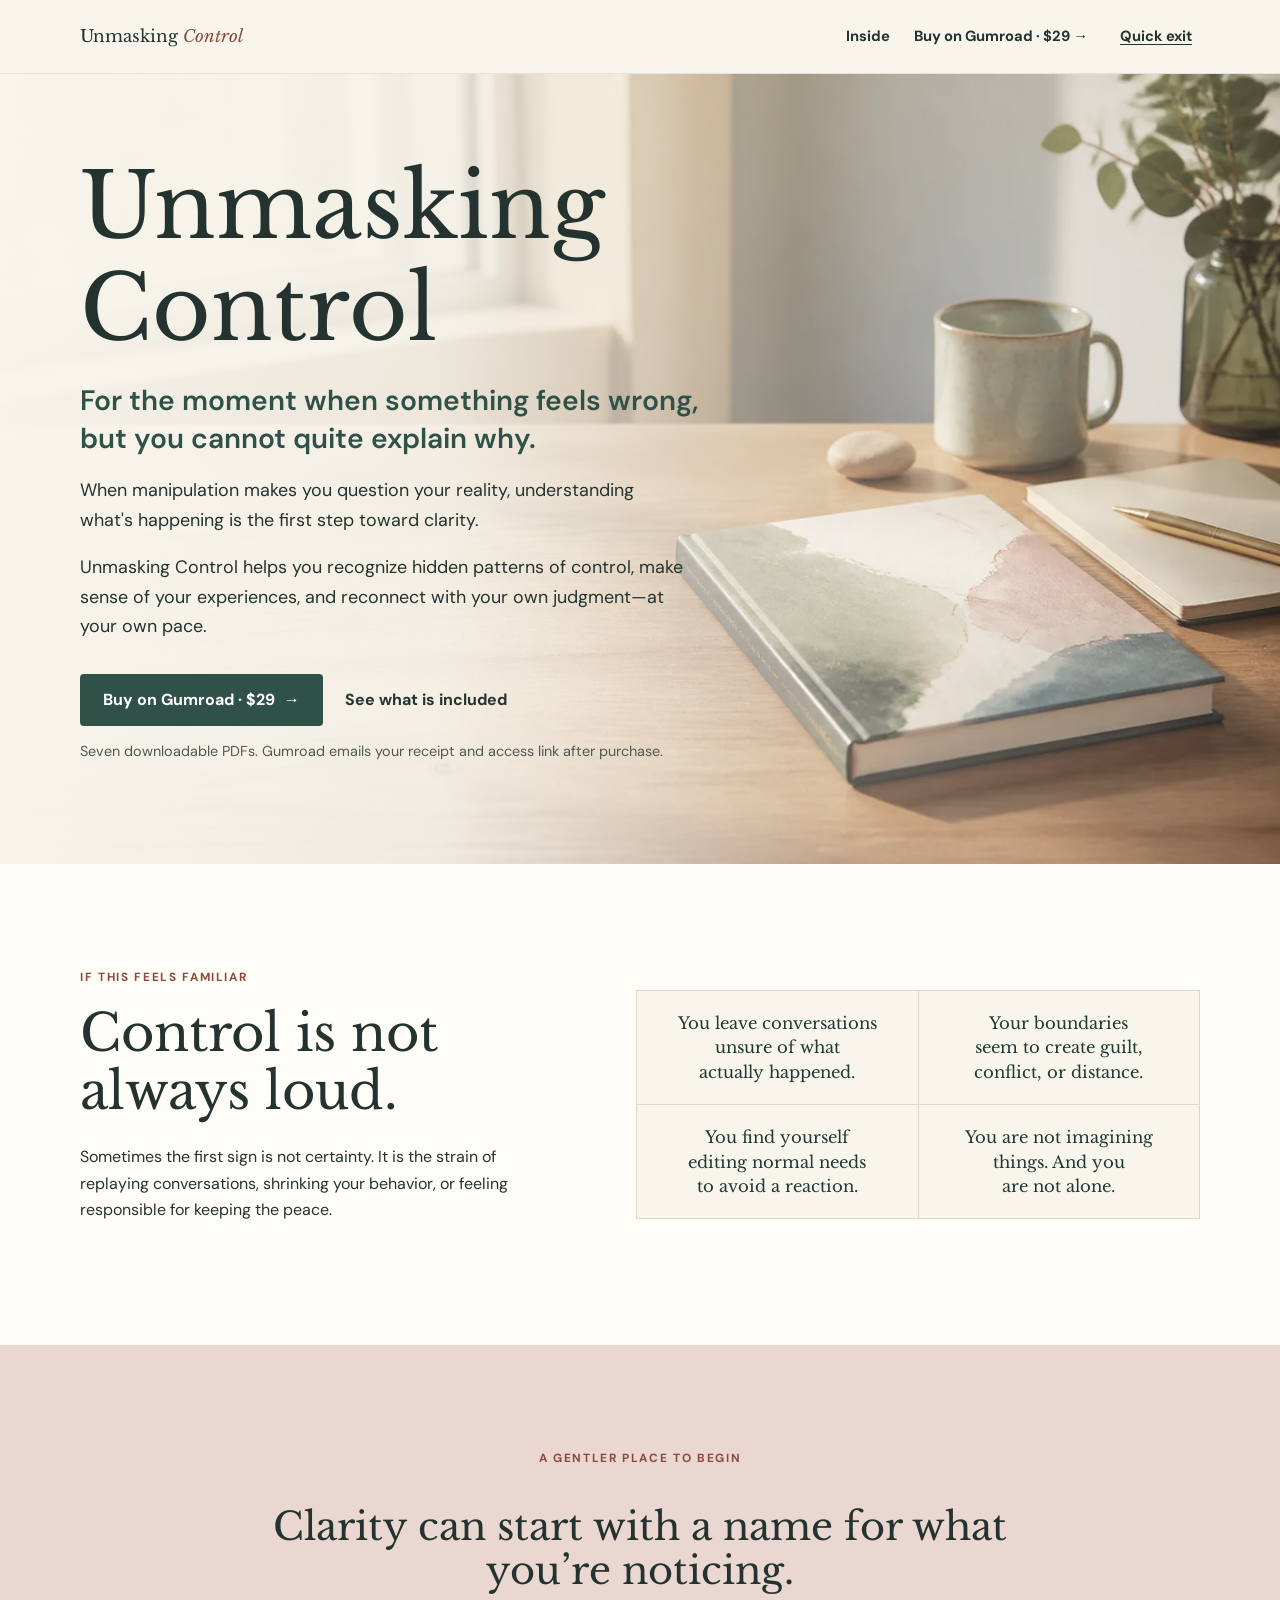
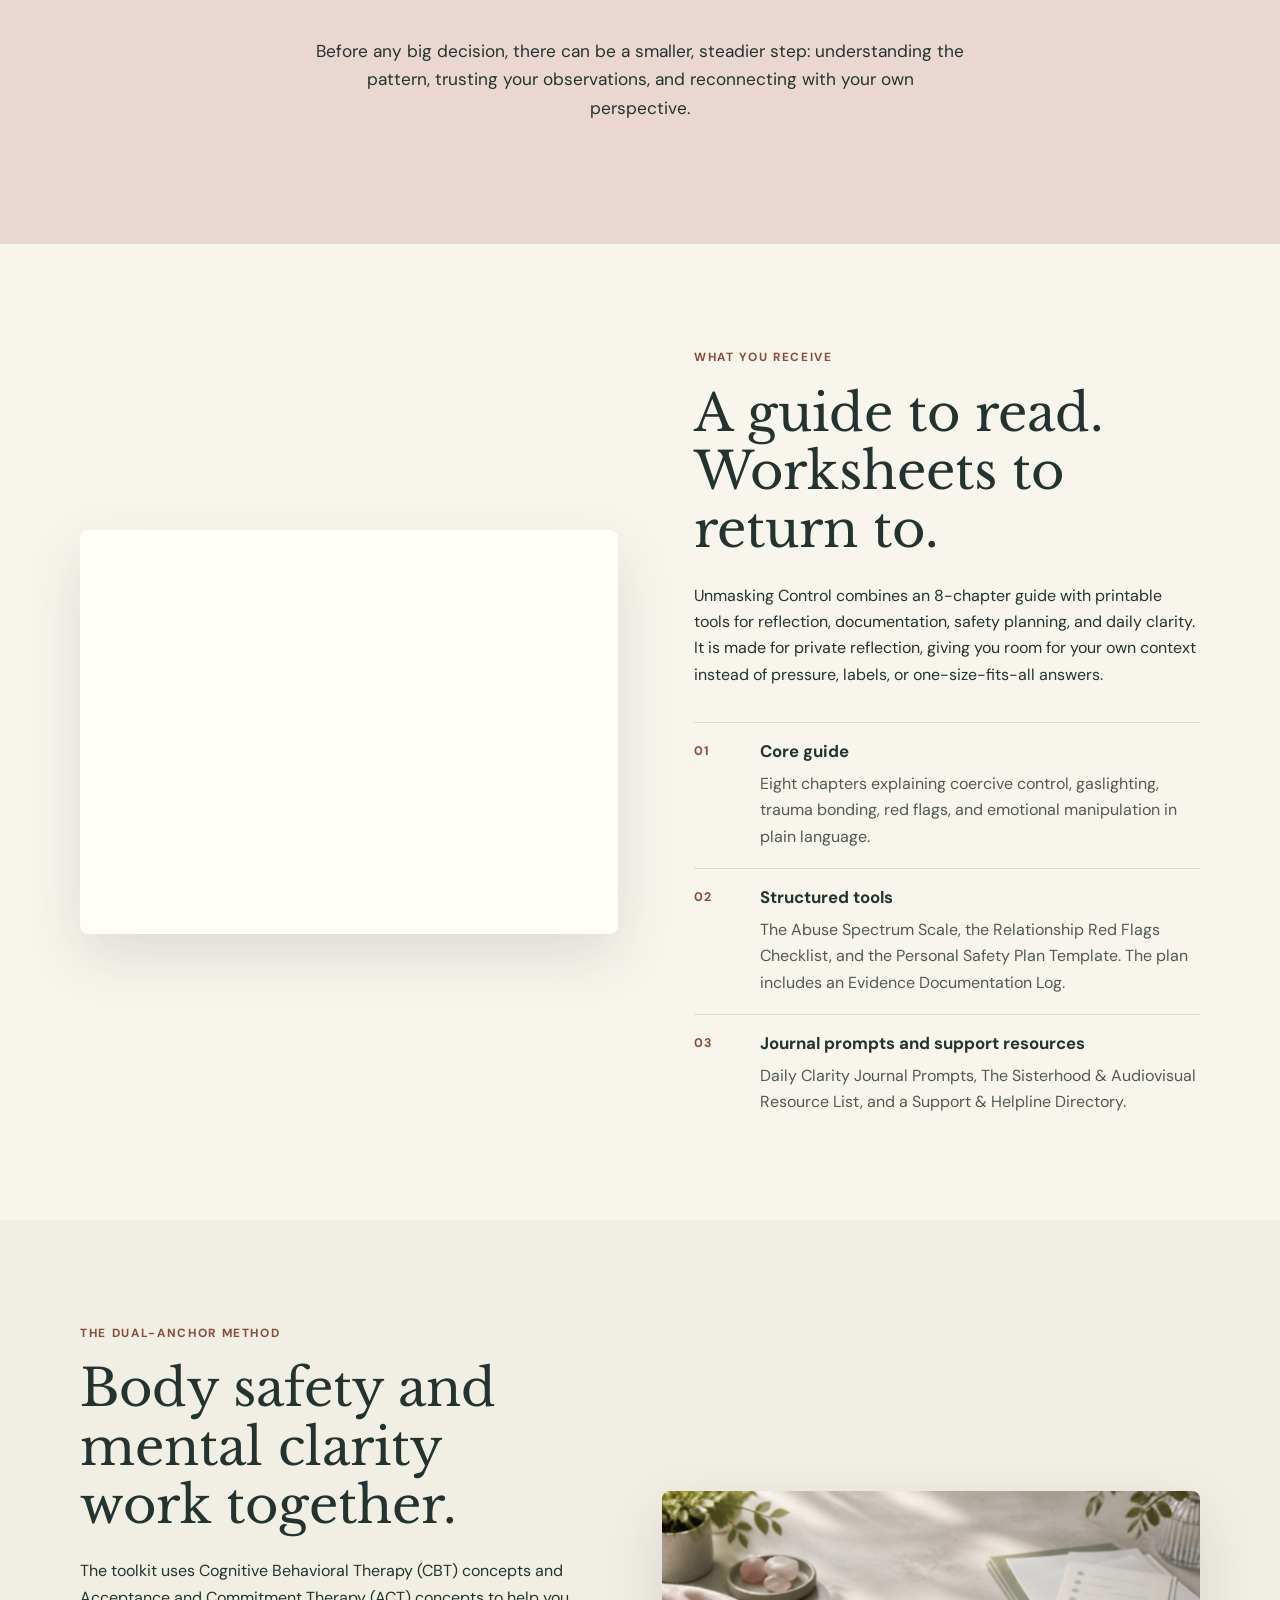
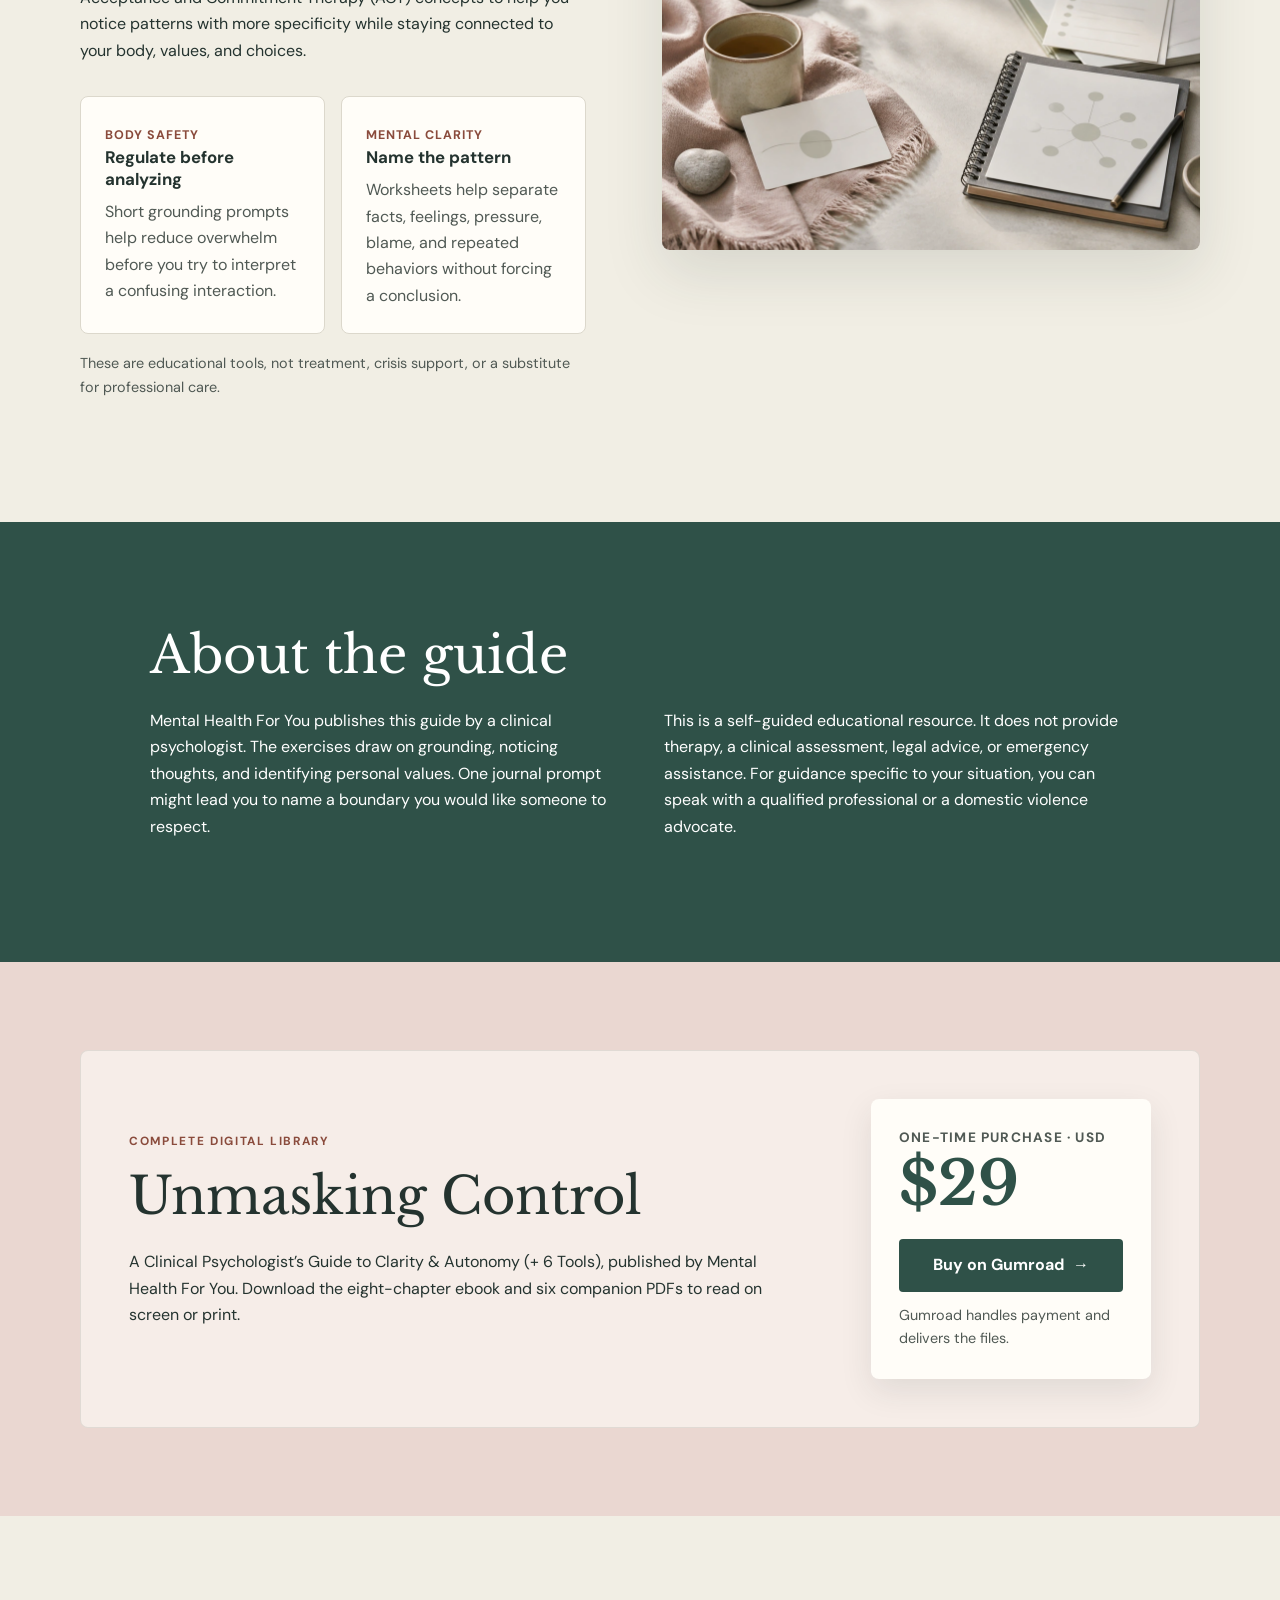
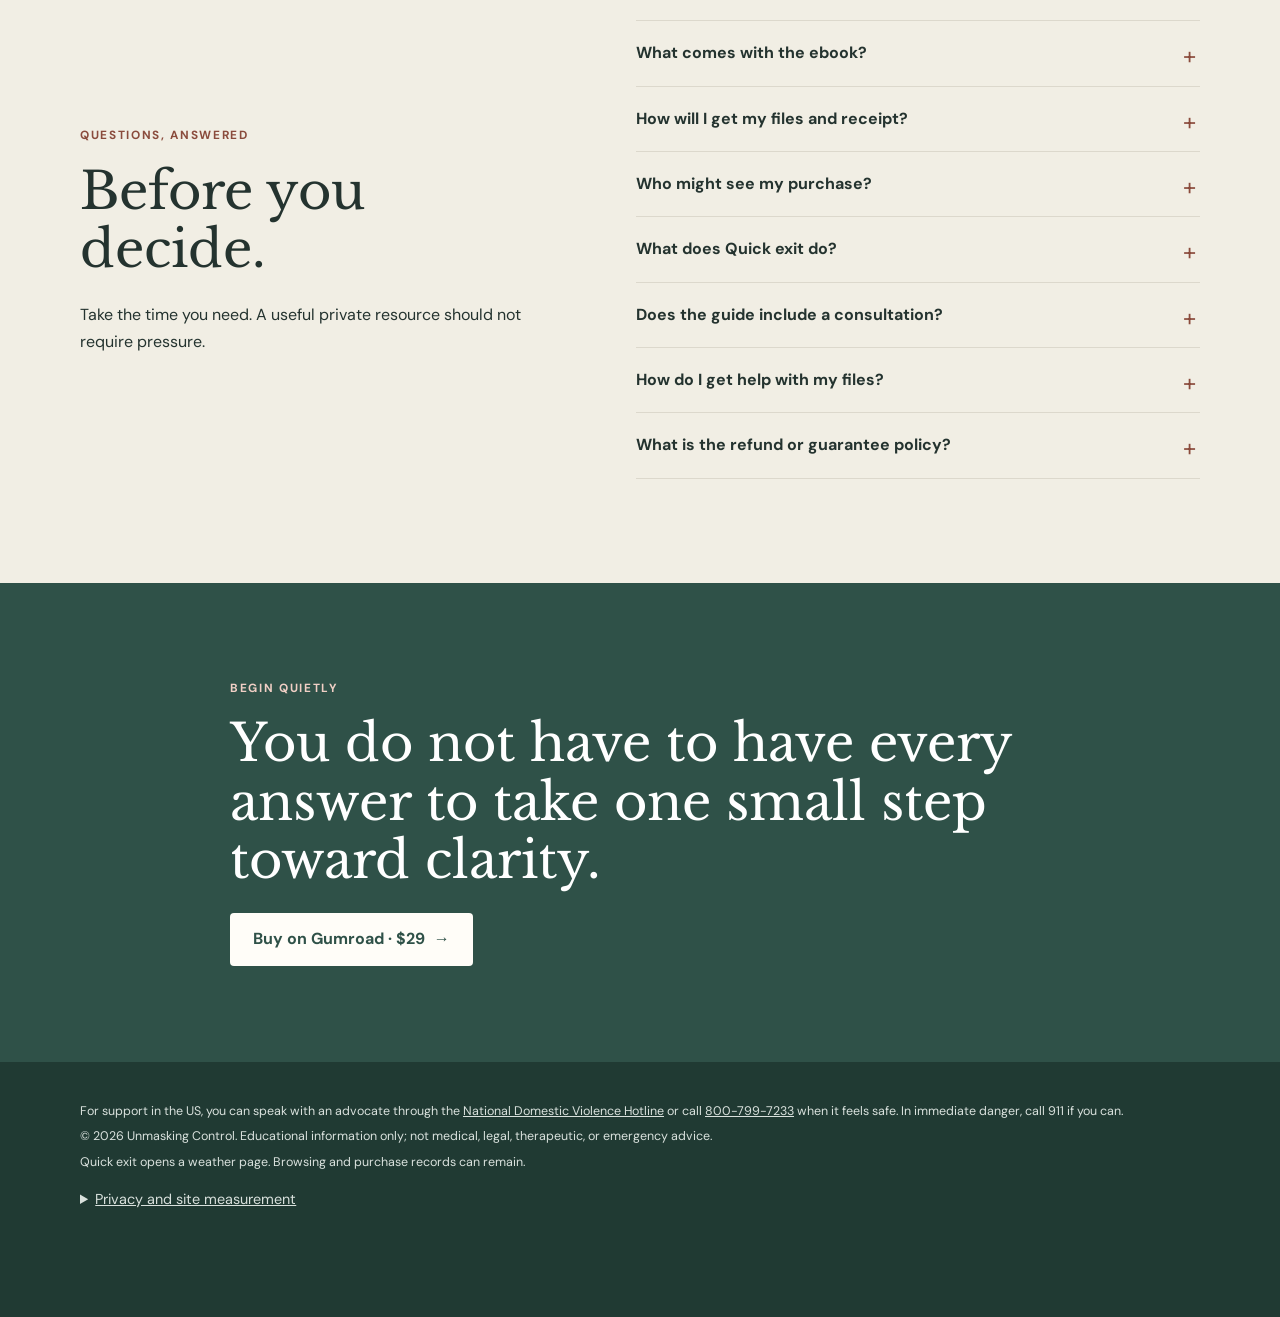
==== commit 61bf63f6: "add: google search engine verification" ====
--- a/unmasking-control-landing/index.html
+++ b/unmasking-control-landing/index.html
@@ -2,6 +2,7 @@
 <html lang="en">
   <head>
     <meta charset="UTF-8" />
+    <meta name="google-site-verification" content="8gHBjxAvSg3sQq12l8MobTrzWCaMCZS2LOgBWGyAerk" />
     <meta name="referrer" content="no-referrer" />
     <meta name="viewport" content="width=device-width, initial-scale=1.0" />
     <meta
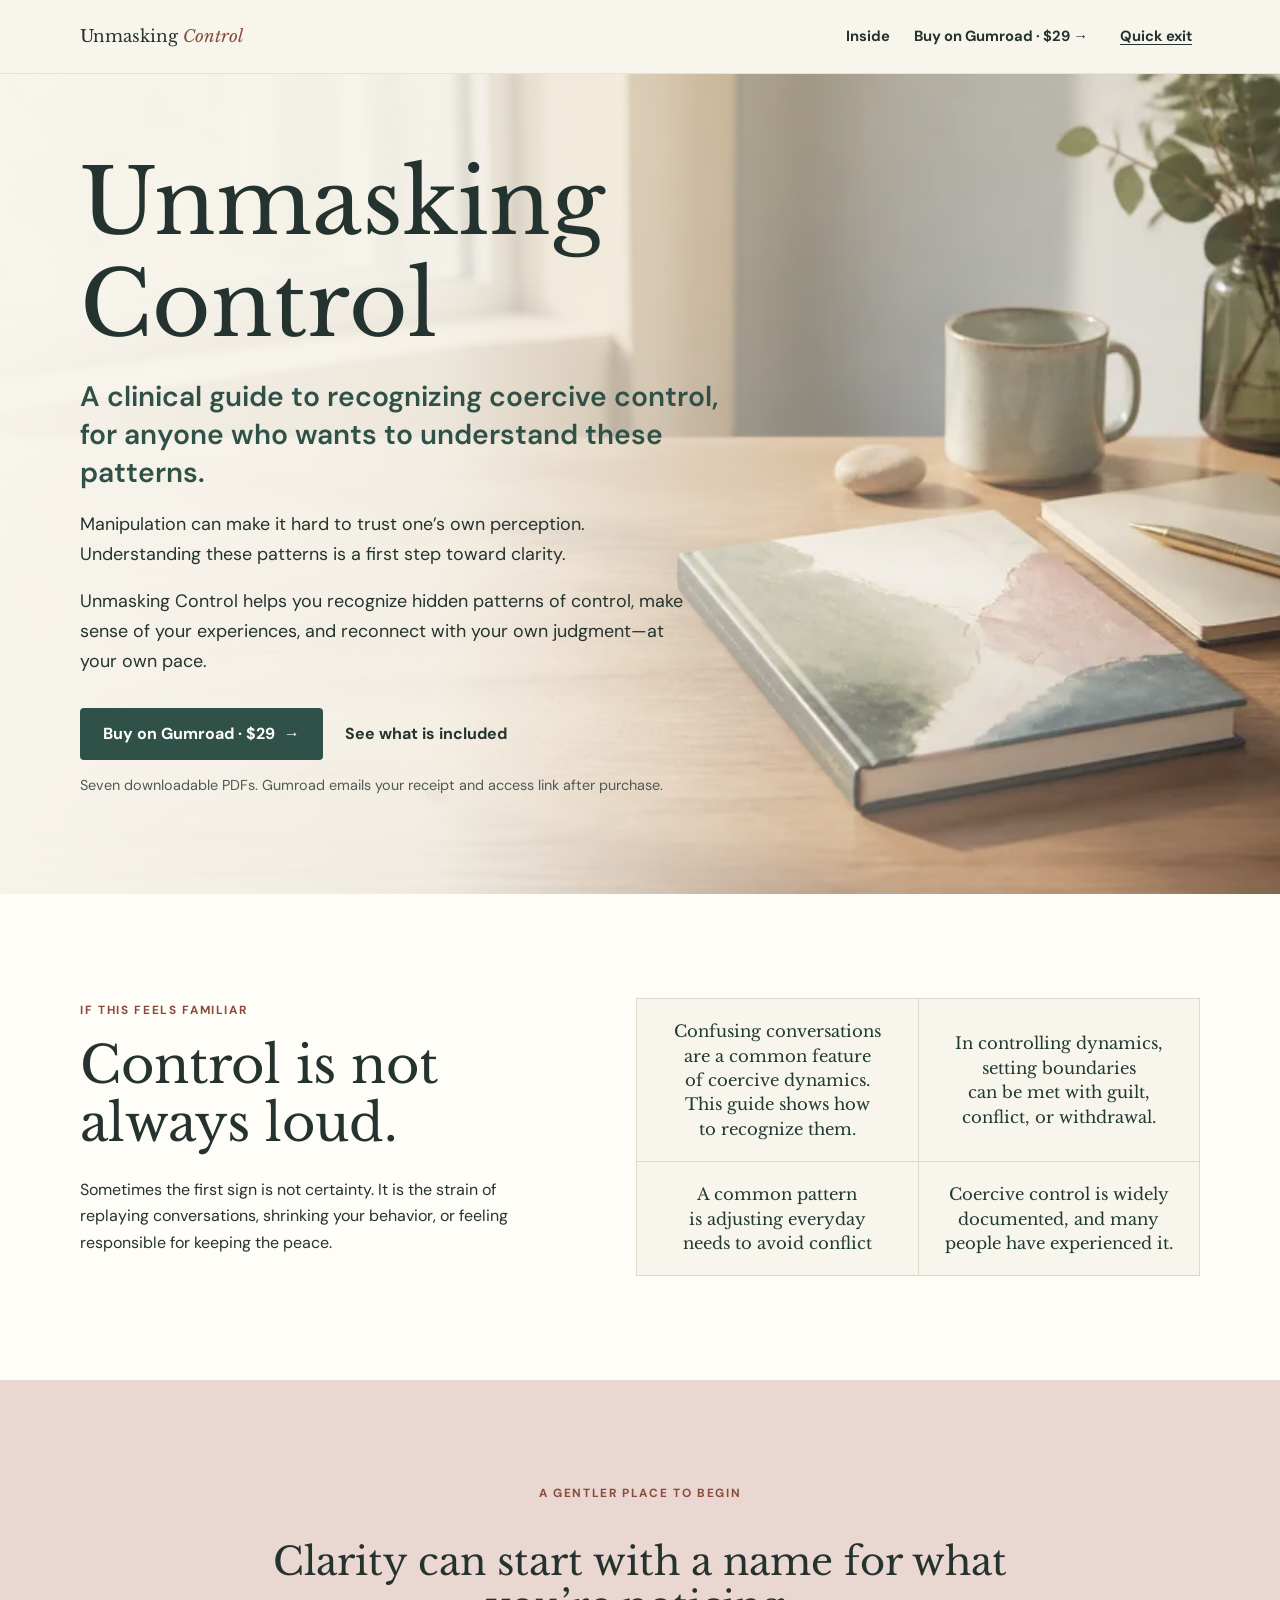
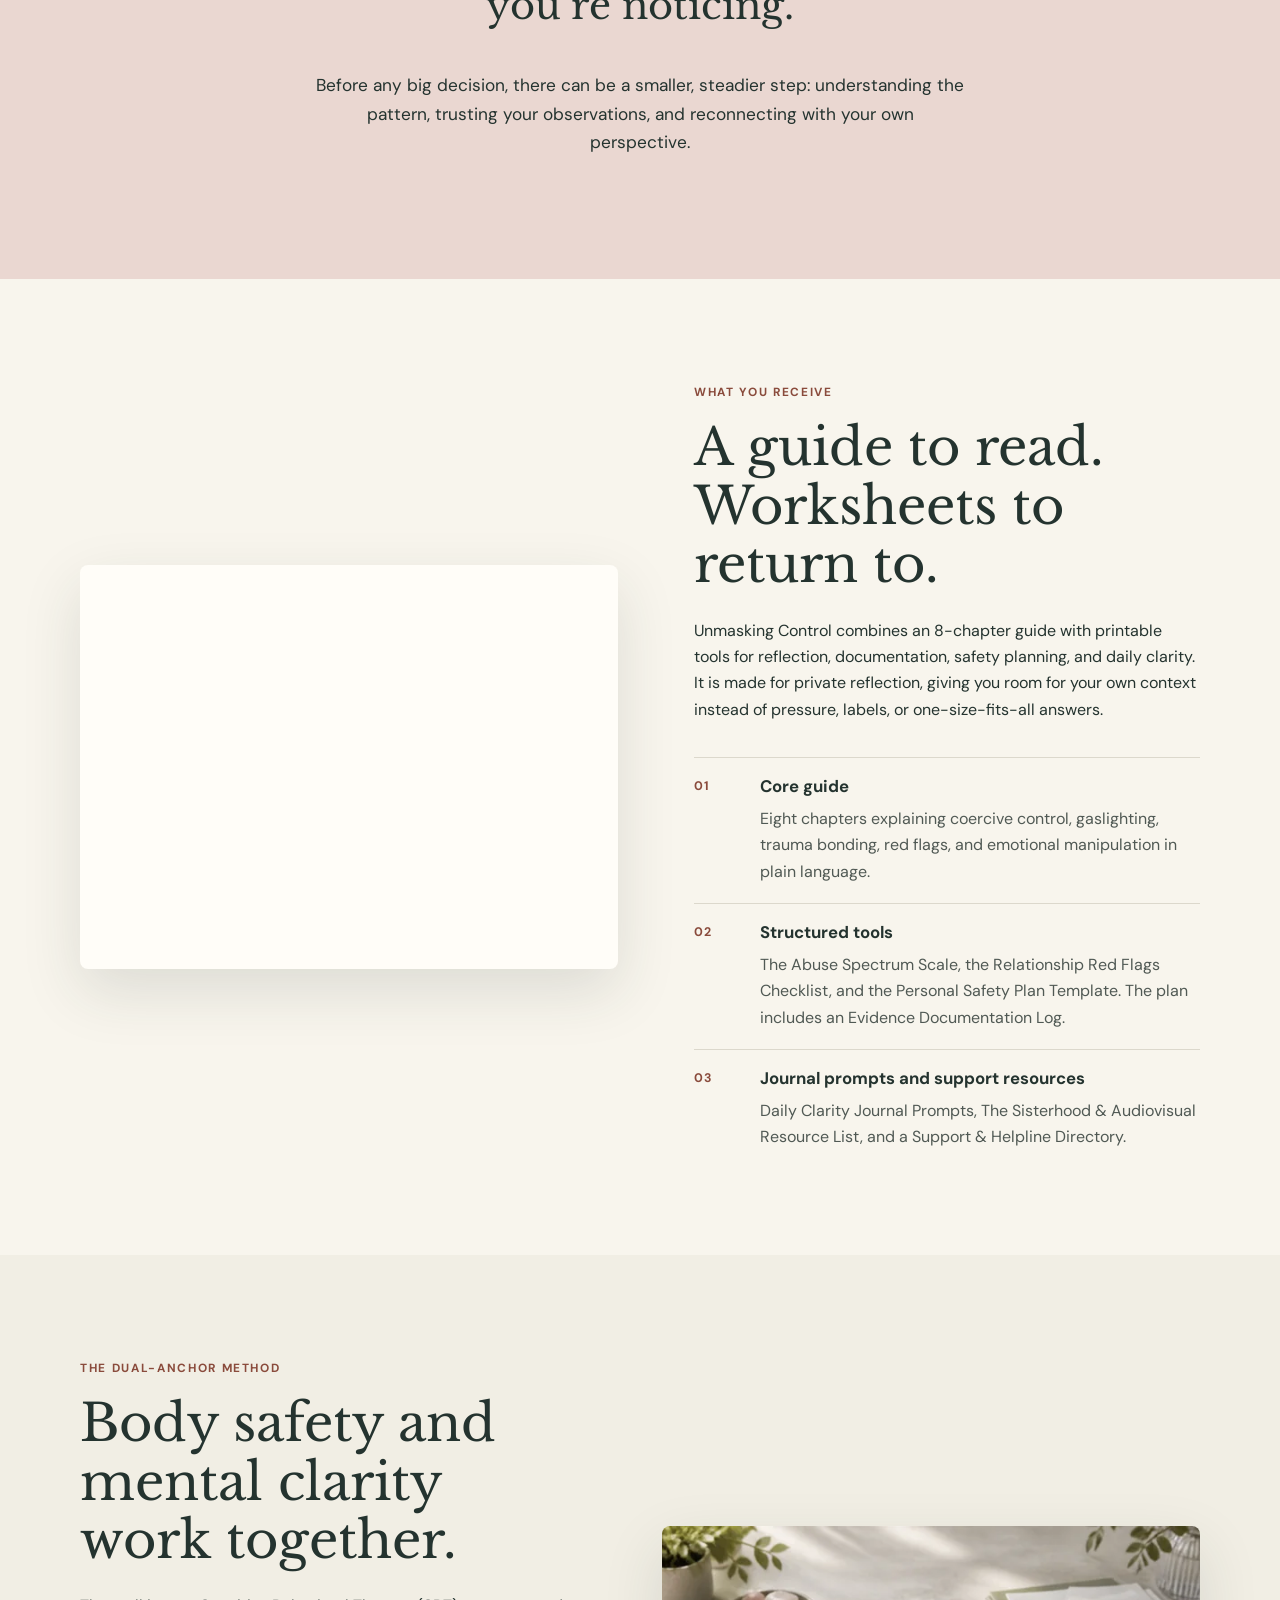
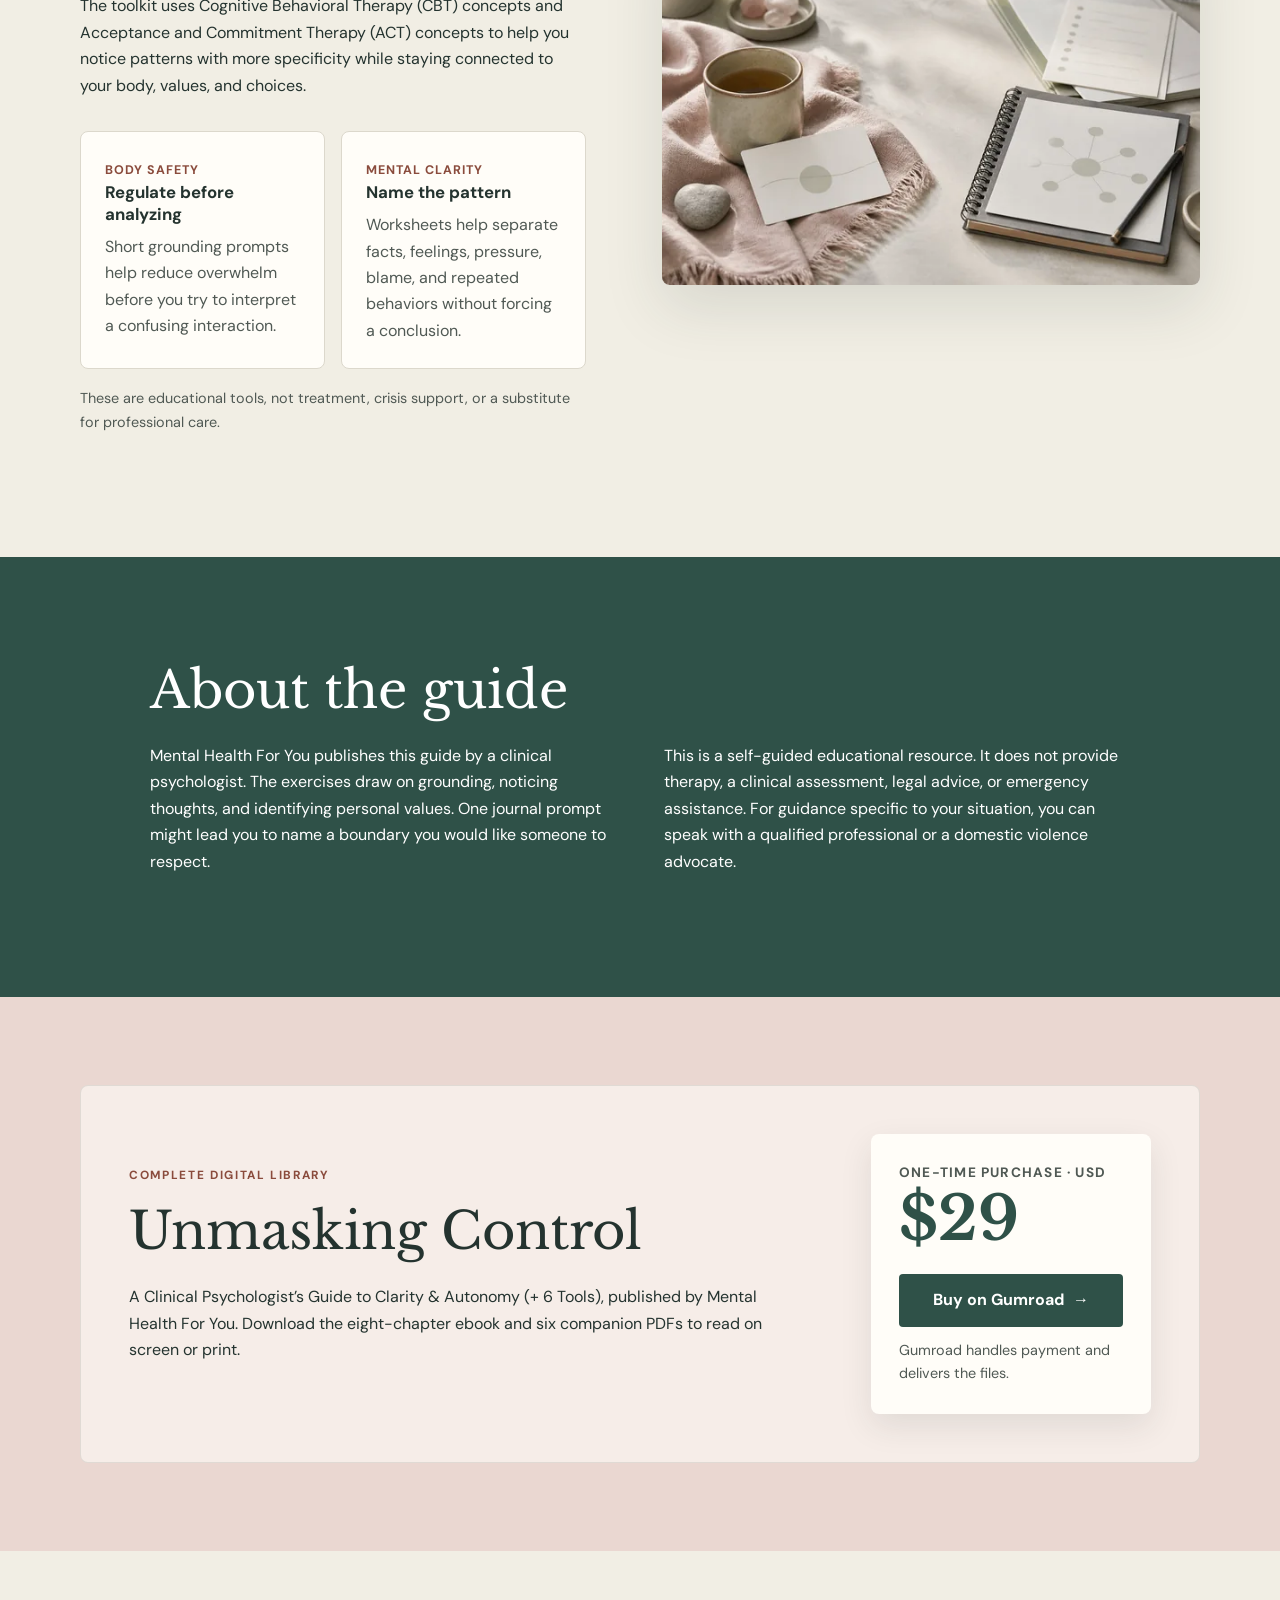
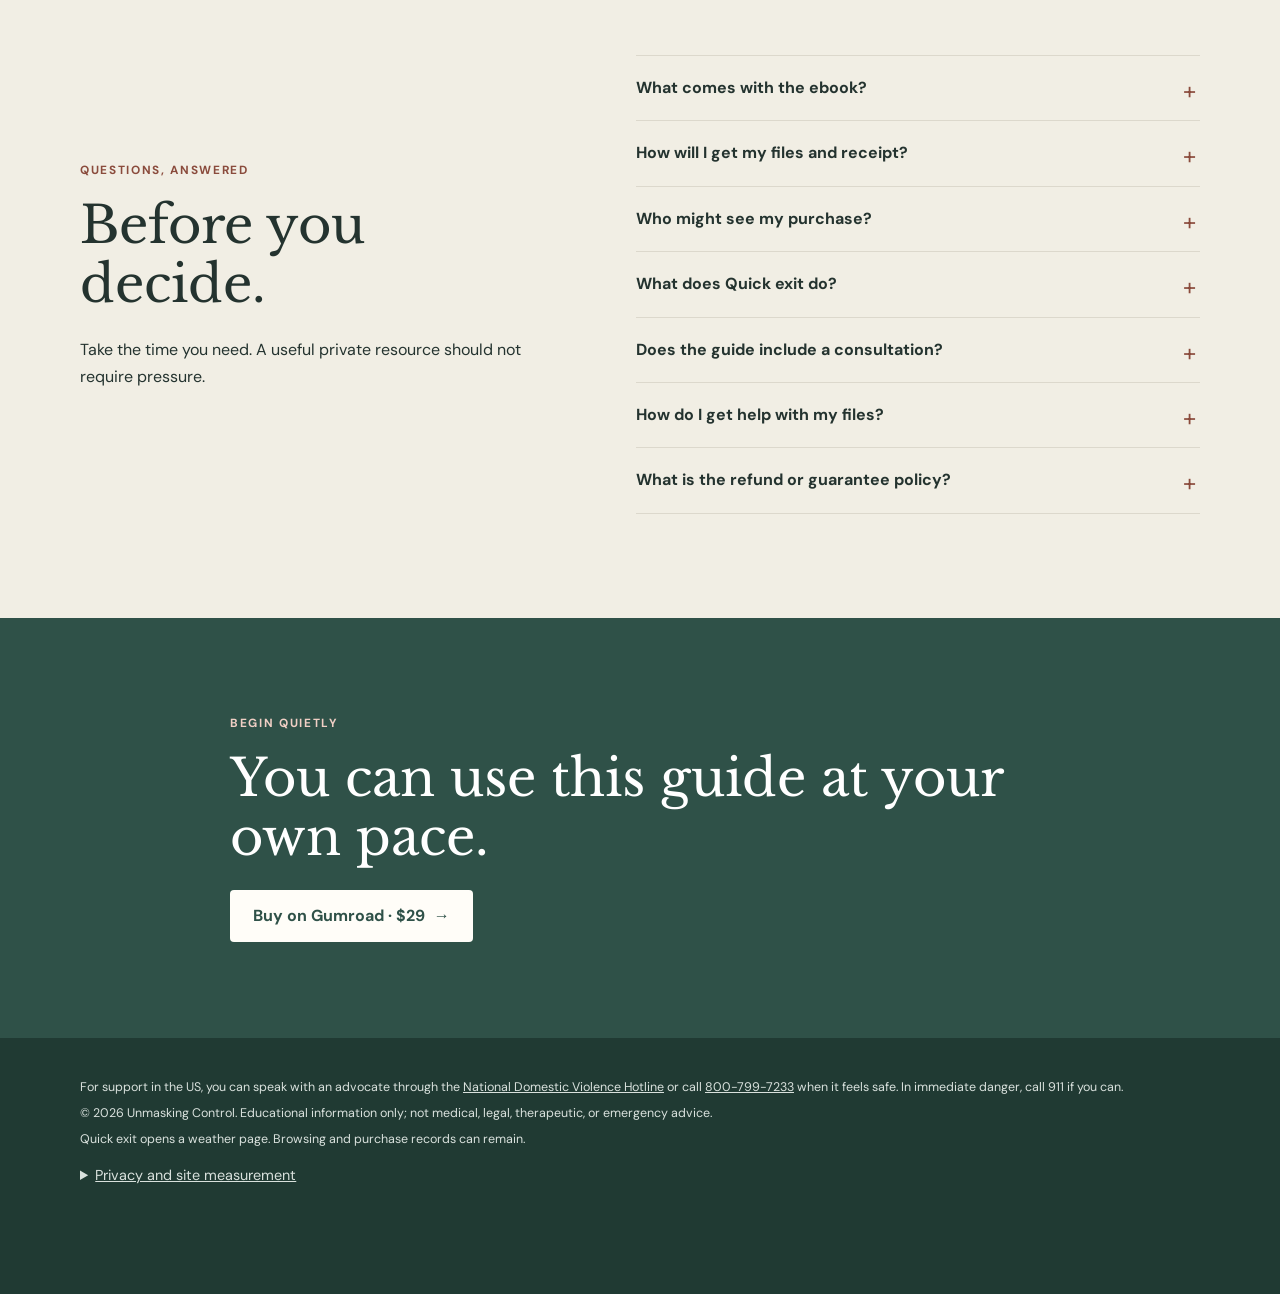
==== commit 1edfd121: "fix: better words for the text and meta ads" ====
--- a/unmasking-control-landing/index.html
+++ b/unmasking-control-landing/index.html
@@ -22,6 +22,23 @@
     <meta name="twitter:card" content="summary_large_image" />
     <link rel="icon" href="favicon.svg" type="image/svg+xml" />
     <link rel="preload" href="assets/fonts/libre-baskerville.woff2" as="font" type="font/woff2" crossorigin />
+    <!-- Meta Pixel Code -->
+    <script>
+    !function(f,b,e,v,n,t,s)
+    {if(f.fbq)return;n=f.fbq=function(){n.callMethod?
+    n.callMethod.apply(n,arguments):n.queue.push(arguments)};
+    if(!f._fbq)f._fbq=n;n.push=n;n.loaded=!0;n.version='2.0';
+    n.queue=[];t=b.createElement(e);t.async=!0;
+    t.src=v;s=b.getElementsByTagName(e)[0];
+    s.parentNode.insertBefore(t,s)}(window, document,'script',
+    'https://connect.facebook.net/en_US/fbevents.js');
+    fbq('init', '1505303678131275');
+    fbq('track', 'PageView');
+    </script>
+    <noscript><img height="1" width="1" style="display:none"
+    src="https://www.facebook.com/tr?id=1505303678131275&ev=PageView&noscript=1"
+    /></noscript>
+    <!-- End Meta Pixel Code -->
     <script type="application/ld+json">
       {
         "@context": "https://schema.org",
@@ -60,9 +77,9 @@
           </picture>
           <div class="shell hero-content">
             <h1 id="hero-title">Unmasking Control</h1>
-            <p class="hero-statement">For the moment when something feels wrong, but you cannot quite explain why.</p>
+            <p class="hero-statement">A clinical guide to recognizing coercive control, for anyone who wants to understand these patterns.</p>
             <p class="lede">
-              When manipulation makes you question your reality, understanding what's happening is the first step toward clarity.
+              Manipulation can make it hard to trust one’s own perception. Understanding these patterns is a first step toward clarity.
             </p>
             <p class="lede">
               Unmasking Control helps you recognize hidden patterns of control, make sense of your experiences,
@@ -87,10 +104,10 @@
               </p>
             </div>
             <ul class="pattern-list" aria-label="Recognizable patterns">
-              <li>You leave conversations unsure of what actually happened.</li>
-              <li>Your boundaries seem to create guilt, conflict, or distance.</li>
-              <li>You find yourself editing normal needs to avoid a reaction.</li>
-              <li>You are not imagining things. And you are not alone.</li>
+              <li>Confusing conversations are a common feature of coercive dynamics. This guide shows how to recognize them.</li>
+              <li>In controlling dynamics, setting boundaries can be met with guilt, conflict, or withdrawal.</li>
+              <li>A common pattern is adjusting everyday needs to avoid conflict</li>
+              <li>Coercive control is widely documented, and many people have experienced it.</li>
             </ul>
           </div>
         </section>
@@ -272,7 +289,7 @@
         <section class="final-cta">
           <div class="shell final-panel">
             <p class="eyebrow">Begin quietly</p>
-            <h2>You do not have to have every answer to take one small step toward clarity.</h2>
+            <h2>You can use this guide at your own pace.</h2>
             <a class="button button-light" href="https://mentalhealthforyou.gumroad.com/l/unmasking-control?wanted=true" rel="noreferrer">Buy on Gumroad · $29 <span aria-hidden="true">→</span></a>
           </div>
         </section>
@@ -285,7 +302,7 @@
           <p>Quick exit opens a weather page. Browsing and purchase records can remain.</p>
           <details class="privacy-disclosure">
             <summary>Privacy and site measurement</summary>
-            <p>This page uses no analytics cookies or tracking scripts. Netlify processes web requests, including IP addresses, to serve the page. Its hosting reports can show traffic totals and referring sites. Following Quick exit opens the National Weather Service without sending a tracking event.</p>
+            <p>This site uses the Meta Pixel to measure the performance of our ads. We do not collect or store personal information beyond what the platform provides. Netlify processes web requests, including IP addresses, to serve the page. Its hosting reports can show traffic totals and referring sites. Following Quick exit opens the National Weather Service without sending a tracking event.</p>
             <p>If you buy the guide, Gumroad handles checkout and delivery. Your purchase can leave a receipt and a payment record. Read <a href="https://www.netlify.com/privacy/" rel="noreferrer">Netlify’s privacy policy</a> or <a href="https://gumroad.com/privacy" rel="noreferrer">Gumroad’s privacy policy</a> for details about each service.</p>
           </details>
         </div>
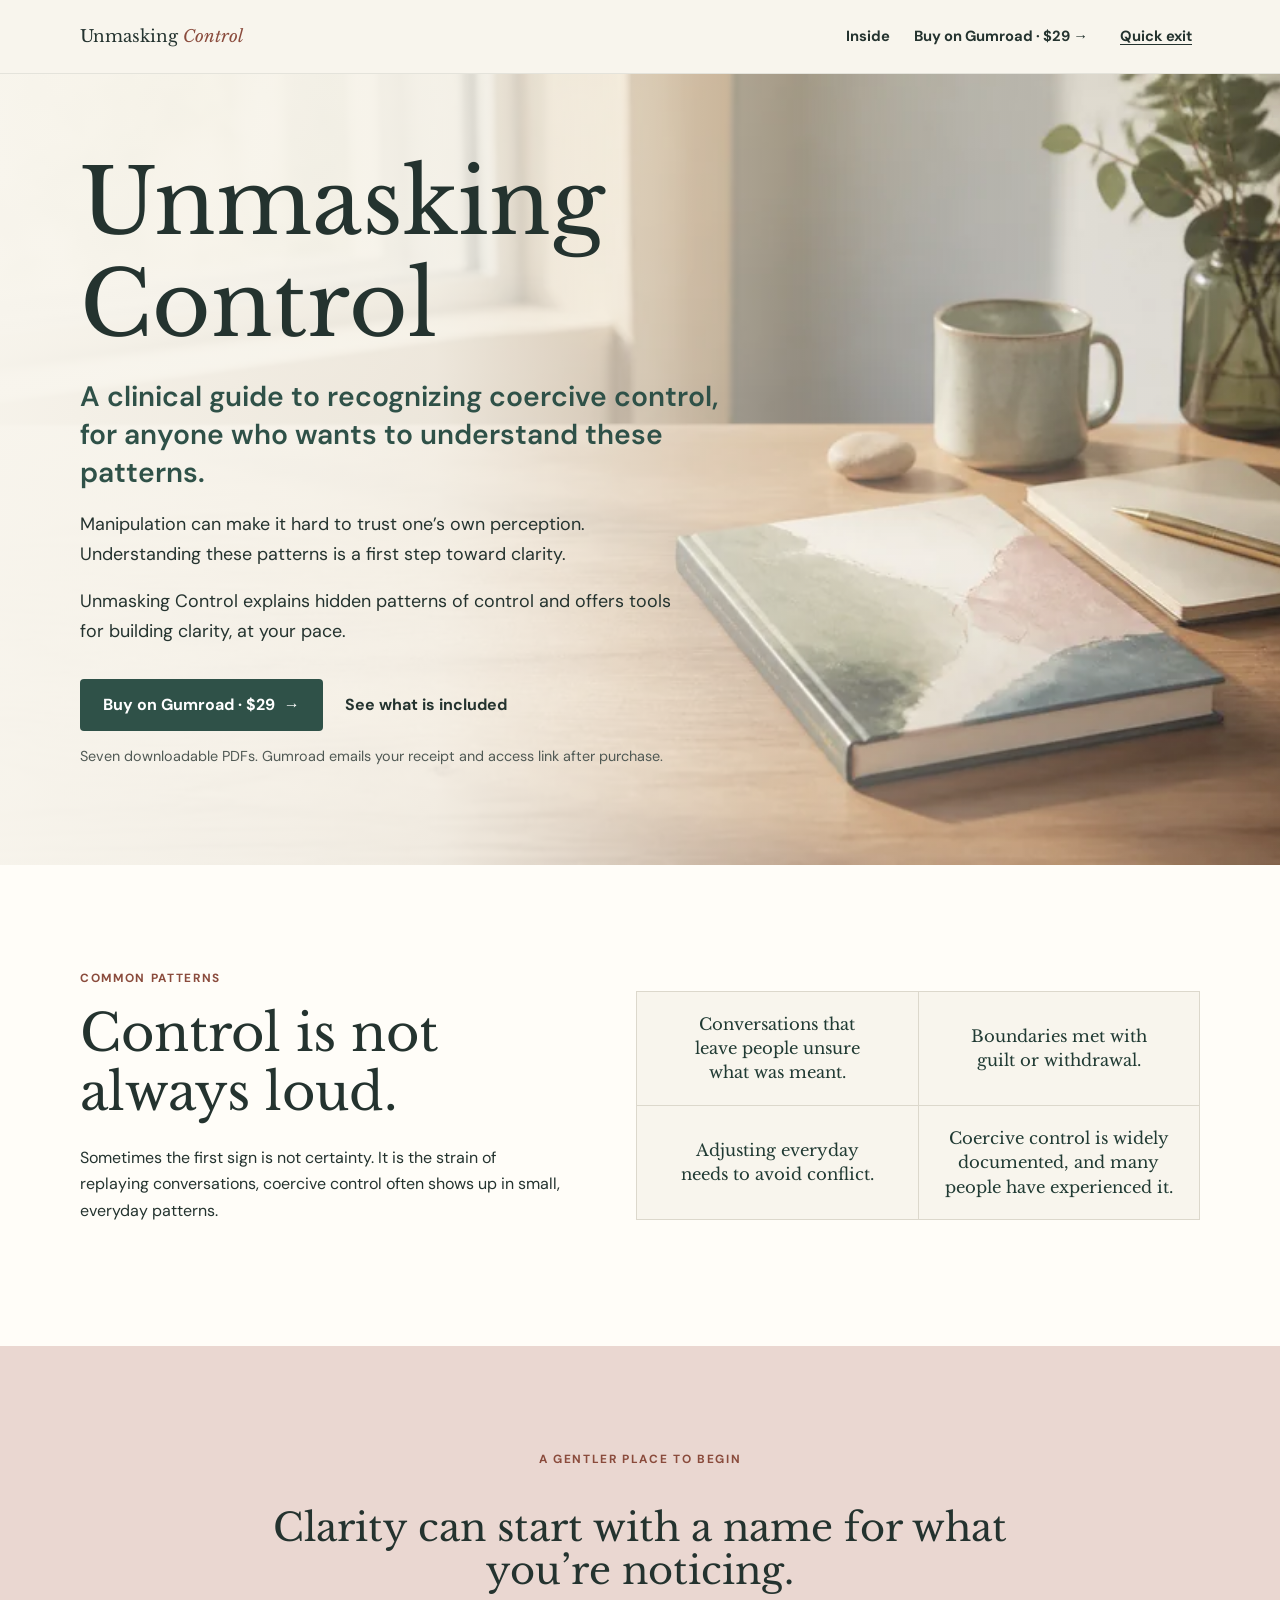
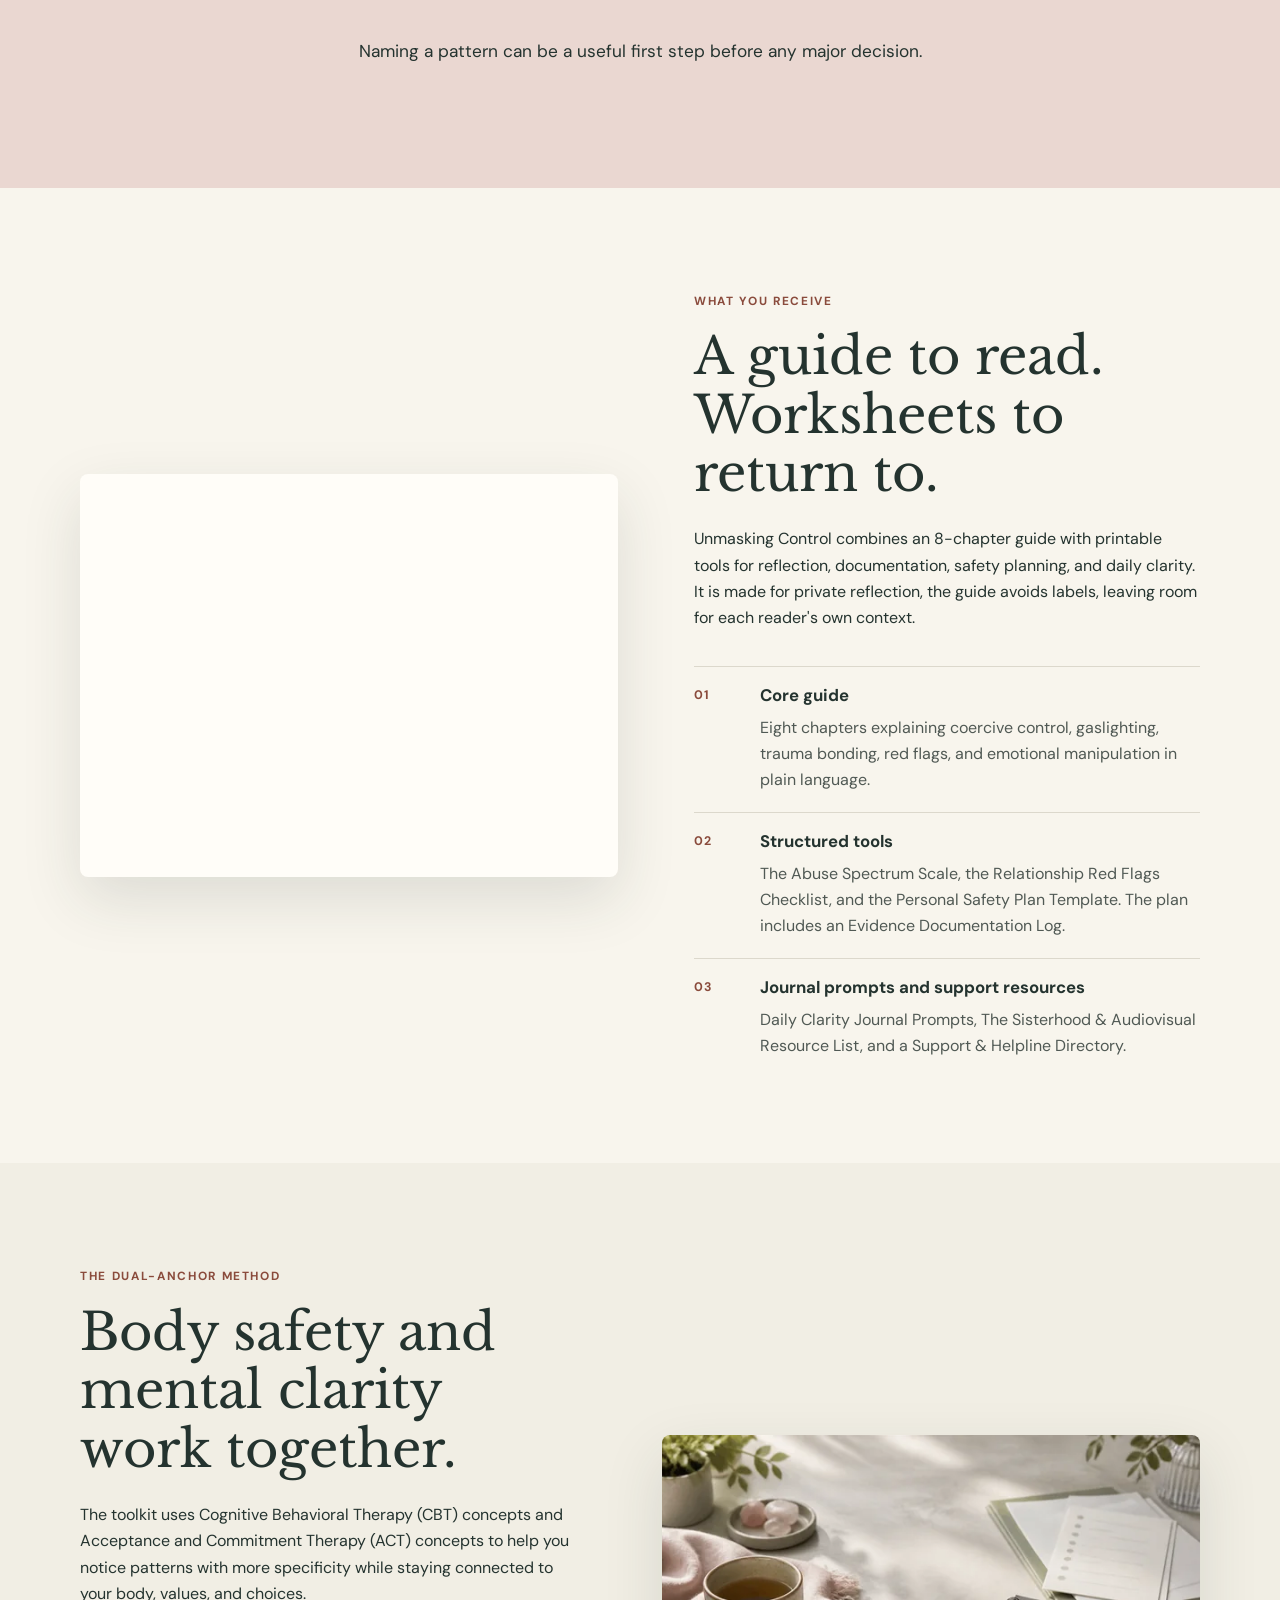
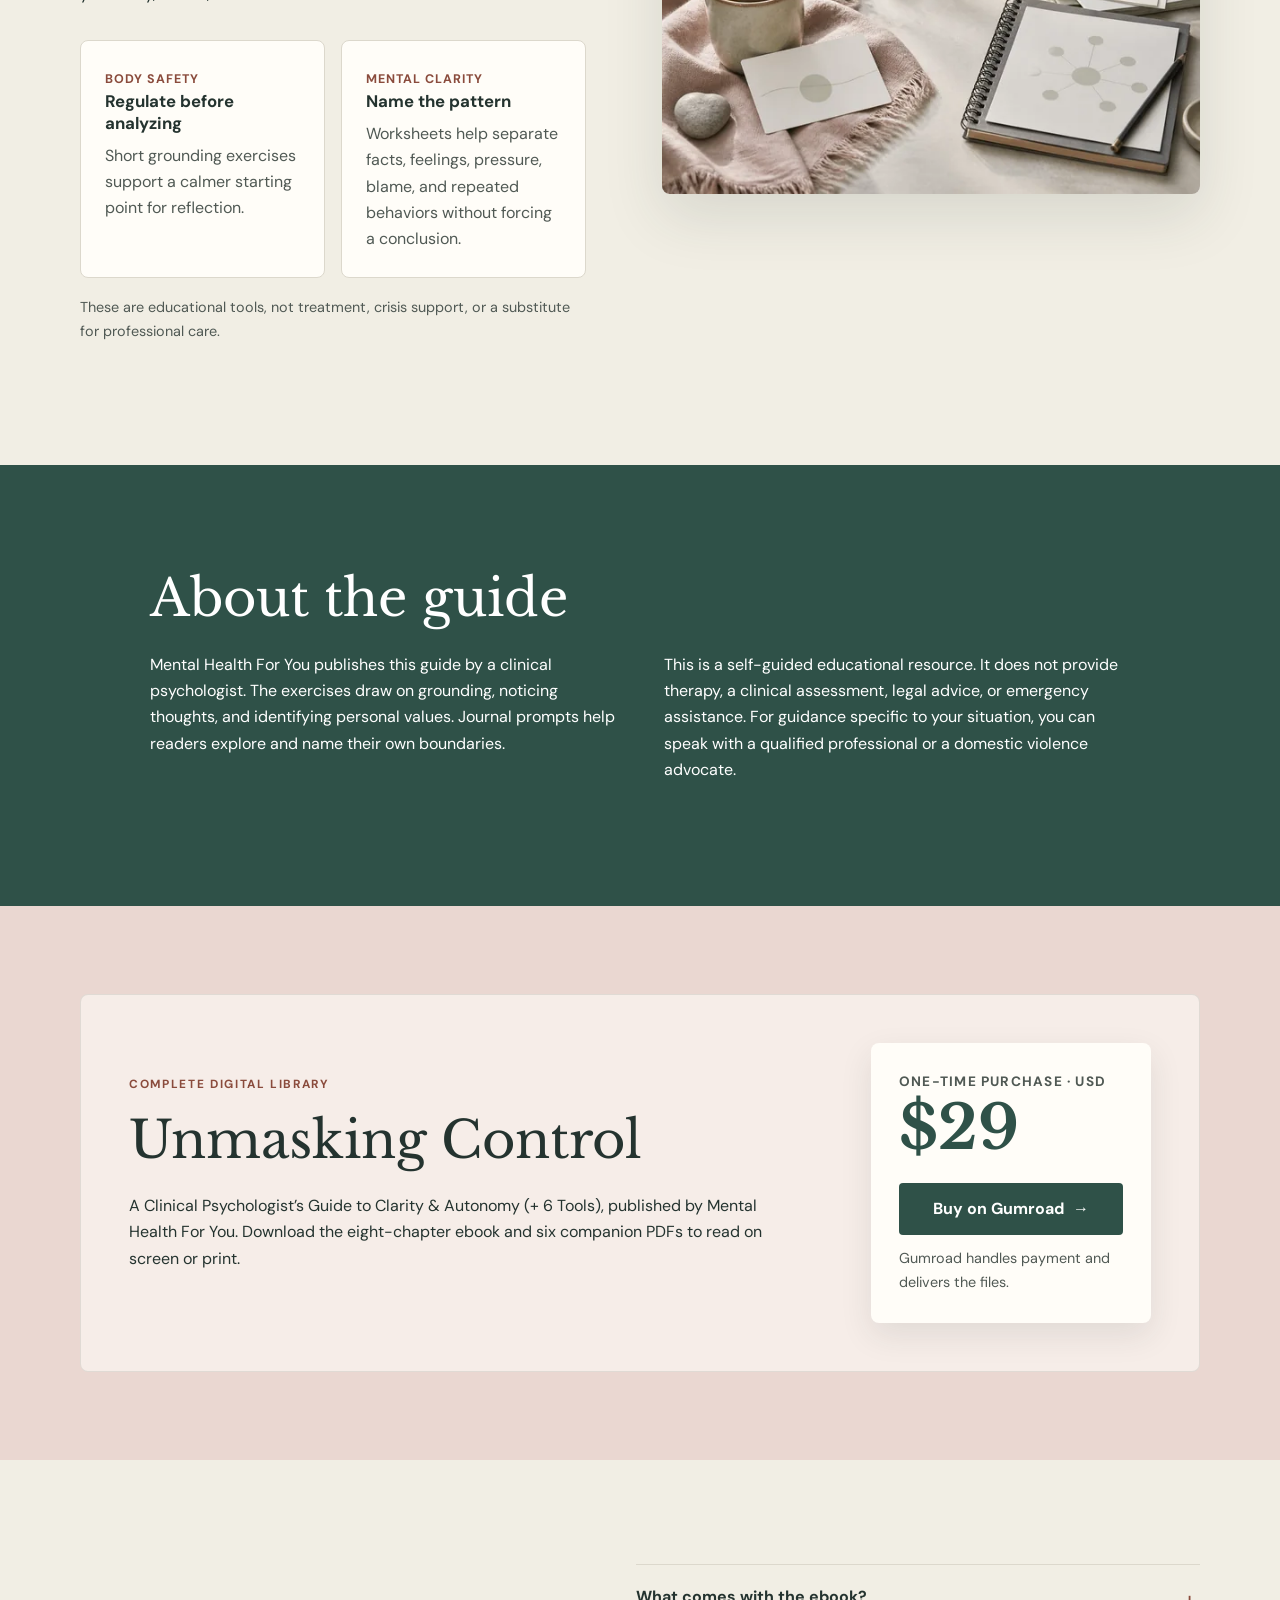
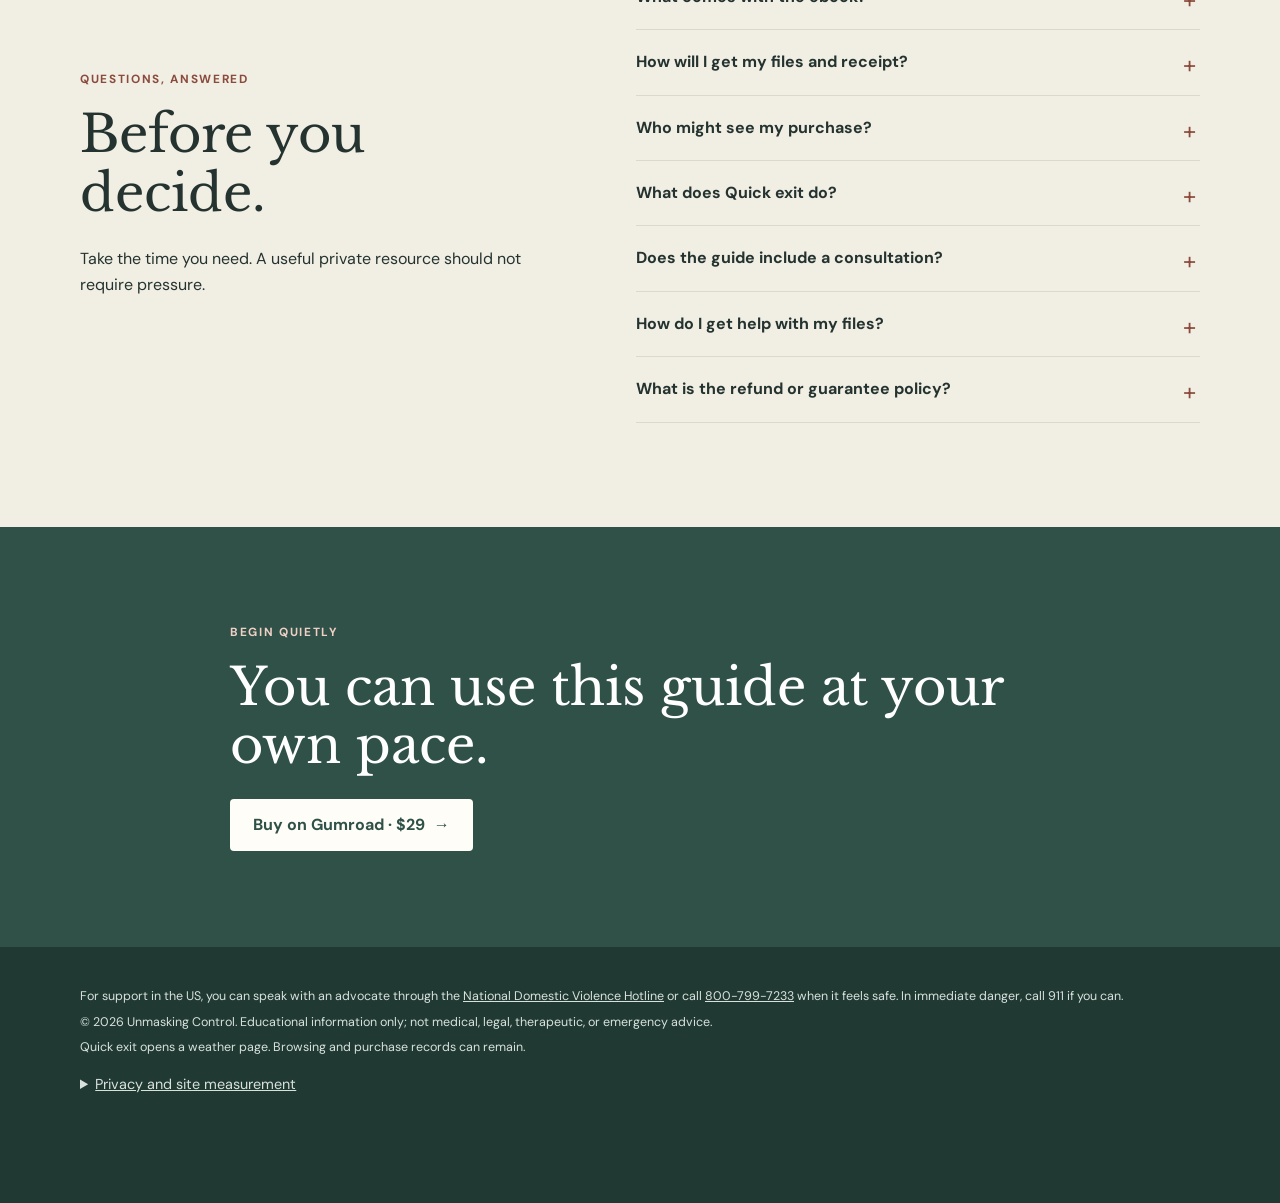
==== commit 58fc2109: "fix: text and other phrases for better fit" ====
--- a/unmasking-control-landing/index.html
+++ b/unmasking-control-landing/index.html
@@ -82,8 +82,7 @@
               Manipulation can make it hard to trust one’s own perception. Understanding these patterns is a first step toward clarity.
             </p>
             <p class="lede">
-              Unmasking Control helps you recognize hidden patterns of control, make sense of your experiences,
-              and reconnect with your own judgment—at your own pace.
+              Unmasking Control explains hidden patterns of control and offers tools for building clarity, at your pace.
             </p>
             <div class="hero-actions">
               <a class="button button-primary" href="https://mentalhealthforyou.gumroad.com/l/unmasking-control?wanted=true" rel="noreferrer">Buy on Gumroad · $29 <span aria-hidden="true">→</span></a>
@@ -96,17 +95,17 @@
         <section class="section recognition">
           <div class="shell split-layout">
             <div>
-              <p class="eyebrow">If this feels familiar</p>
+              <p class="eyebrow">Common Patterns</p>
               <h2>Control is not always loud.</h2>
               <p>
                 Sometimes the first sign is not certainty. It is the strain of replaying conversations,
-                shrinking your behavior, or feeling responsible for keeping the peace.
+                coercive control often shows up in small, everyday patterns.
               </p>
             </div>
             <ul class="pattern-list" aria-label="Recognizable patterns">
-              <li>Confusing conversations are a common feature of coercive dynamics. This guide shows how to recognize them.</li>
-              <li>In controlling dynamics, setting boundaries can be met with guilt, conflict, or withdrawal.</li>
-              <li>A common pattern is adjusting everyday needs to avoid conflict</li>
+              <li>Conversations that leave people unsure what was meant.</li>
+              <li>Boundaries met with guilt or withdrawal.</li>
+              <li>Adjusting everyday needs to avoid conflict.</li>
               <li>Coercive control is widely documented, and many people have experienced it.</li>
             </ul>
           </div>
@@ -117,8 +116,7 @@
             <p class="eyebrow">A gentler place to begin</p>
             <h2>Clarity can start with a name for what you’re noticing.</h2>
             <p>
-              Before any big decision, there can be a smaller, steadier step: understanding the pattern,
-              trusting your observations, and reconnecting with your own perspective.
+              Naming a pattern can be a useful first step before any major decision.
             </p>
           </div>
         </section>
@@ -142,8 +140,7 @@
               <h2>A guide to read. Worksheets to return to.</h2>
               <p>
                 Unmasking Control combines an 8-chapter guide with printable tools for reflection,
-                documentation, safety planning, and daily clarity. It is made for private reflection, giving
-                you room for your own context instead of pressure, labels, or one-size-fits-all answers.
+                documentation, safety planning, and daily clarity. It is made for private reflection, the guide avoids labels, leaving room for each reader's own context.
               </p>
               <div class="included-list">
                 <article>
@@ -180,7 +177,7 @@
                 <article>
                   <span class="number">Body safety</span>
                   <h3>Regulate before analyzing</h3>
-                  <p>Short grounding prompts help reduce overwhelm before you try to interpret a confusing interaction.</p>
+                  <p>Short grounding exercises support a calmer starting point for reflection.</p>
                 </article>
                 <article>
                   <span class="number">Mental clarity</span>
@@ -211,8 +208,8 @@
             <div class="trust-columns">
               <p>
                 Mental Health For You publishes this guide by a clinical psychologist. The exercises draw on
-                grounding, noticing thoughts, and identifying personal values. One journal prompt might
-                lead you to name a boundary you would like someone to respect.
+                grounding, noticing thoughts, and identifying personal values. Journal prompts help readers explore
+                and name their own boundaries.
               </p>
               <p>
                 This is a self-guided educational resource. It does not provide therapy, a clinical assessment,
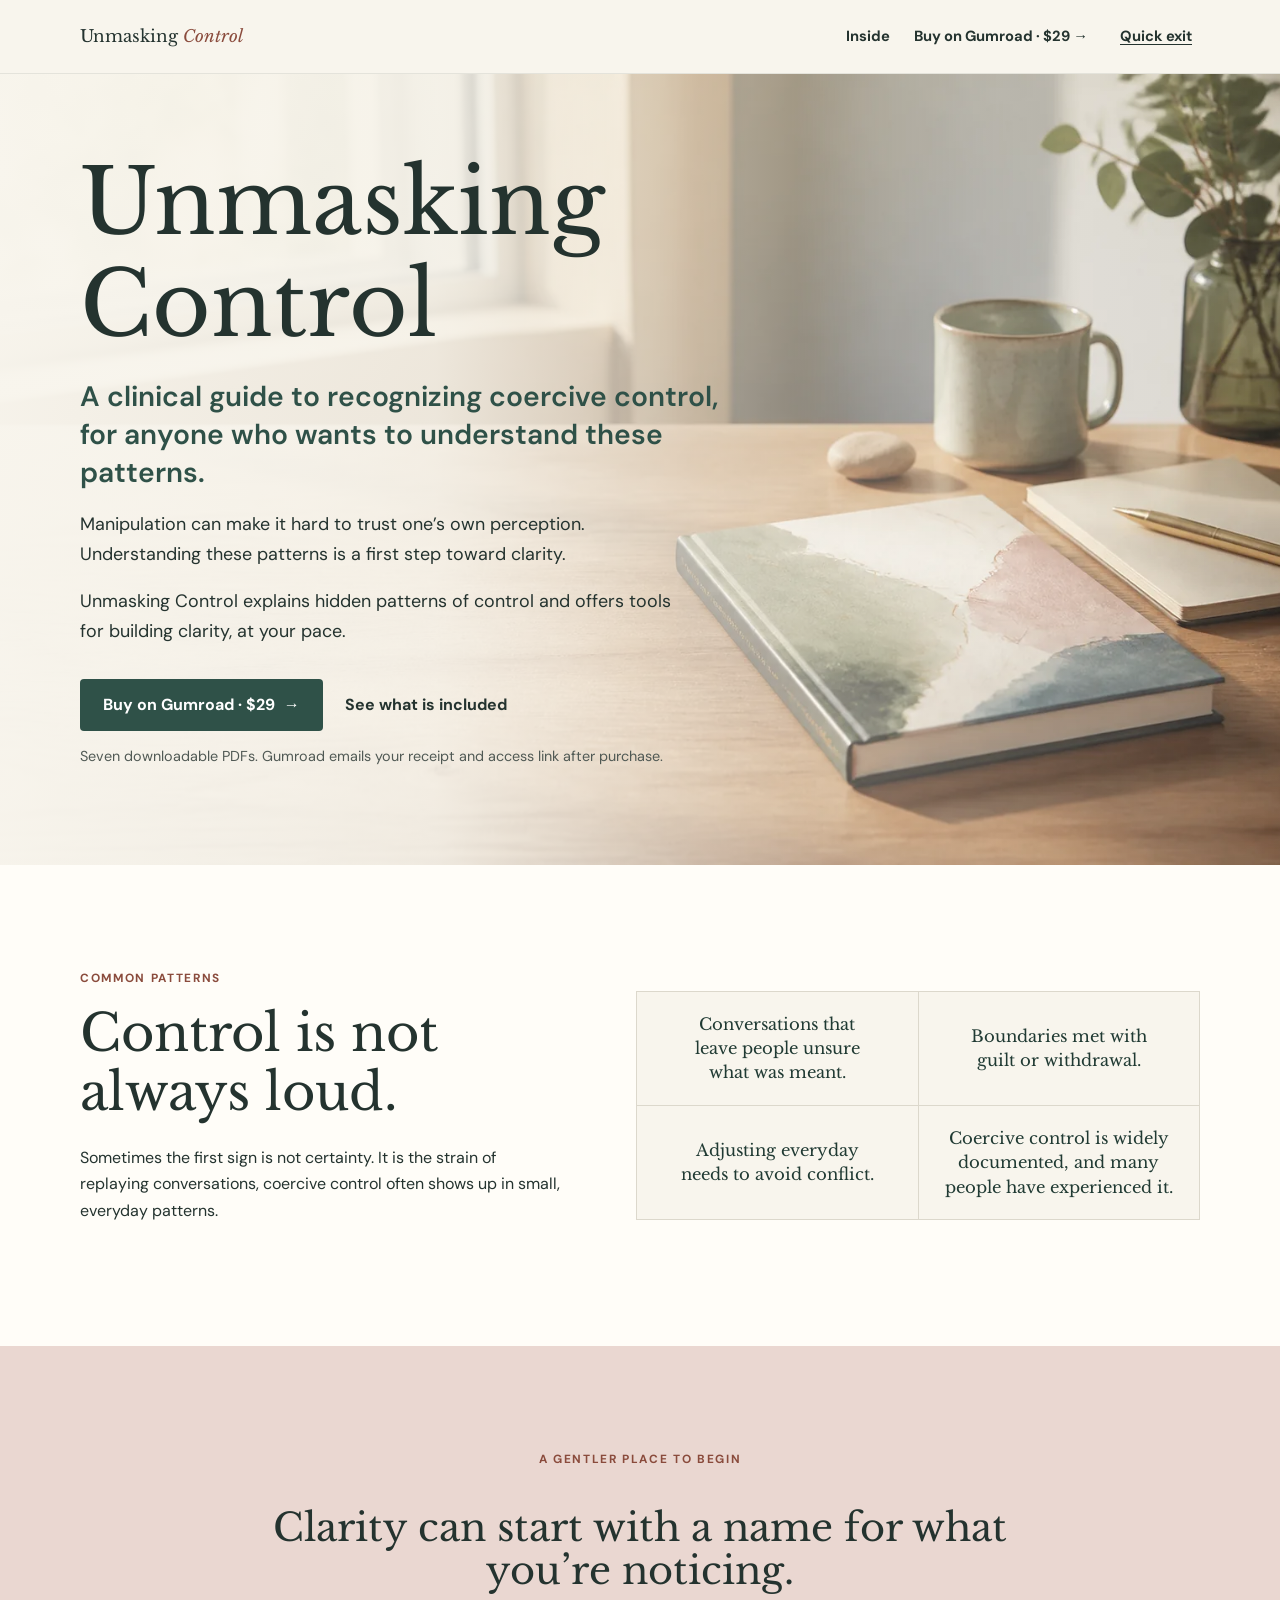
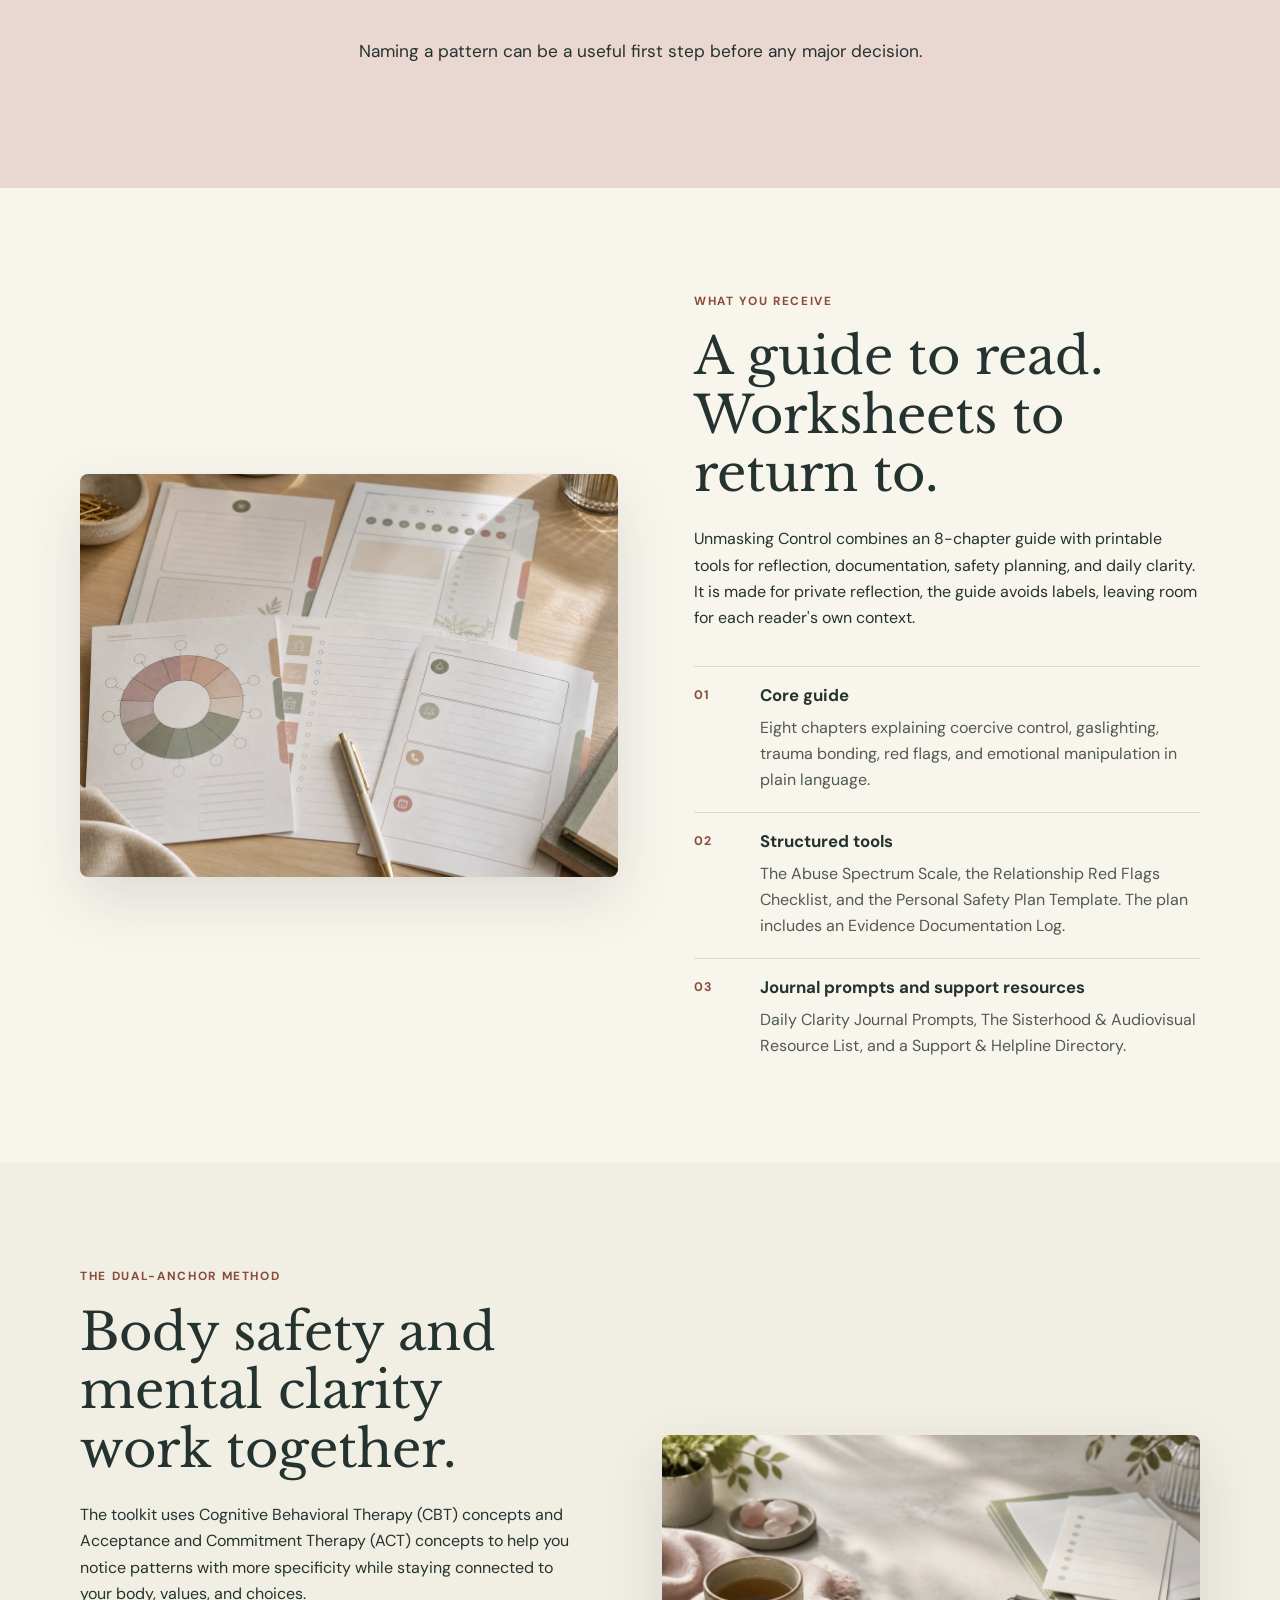
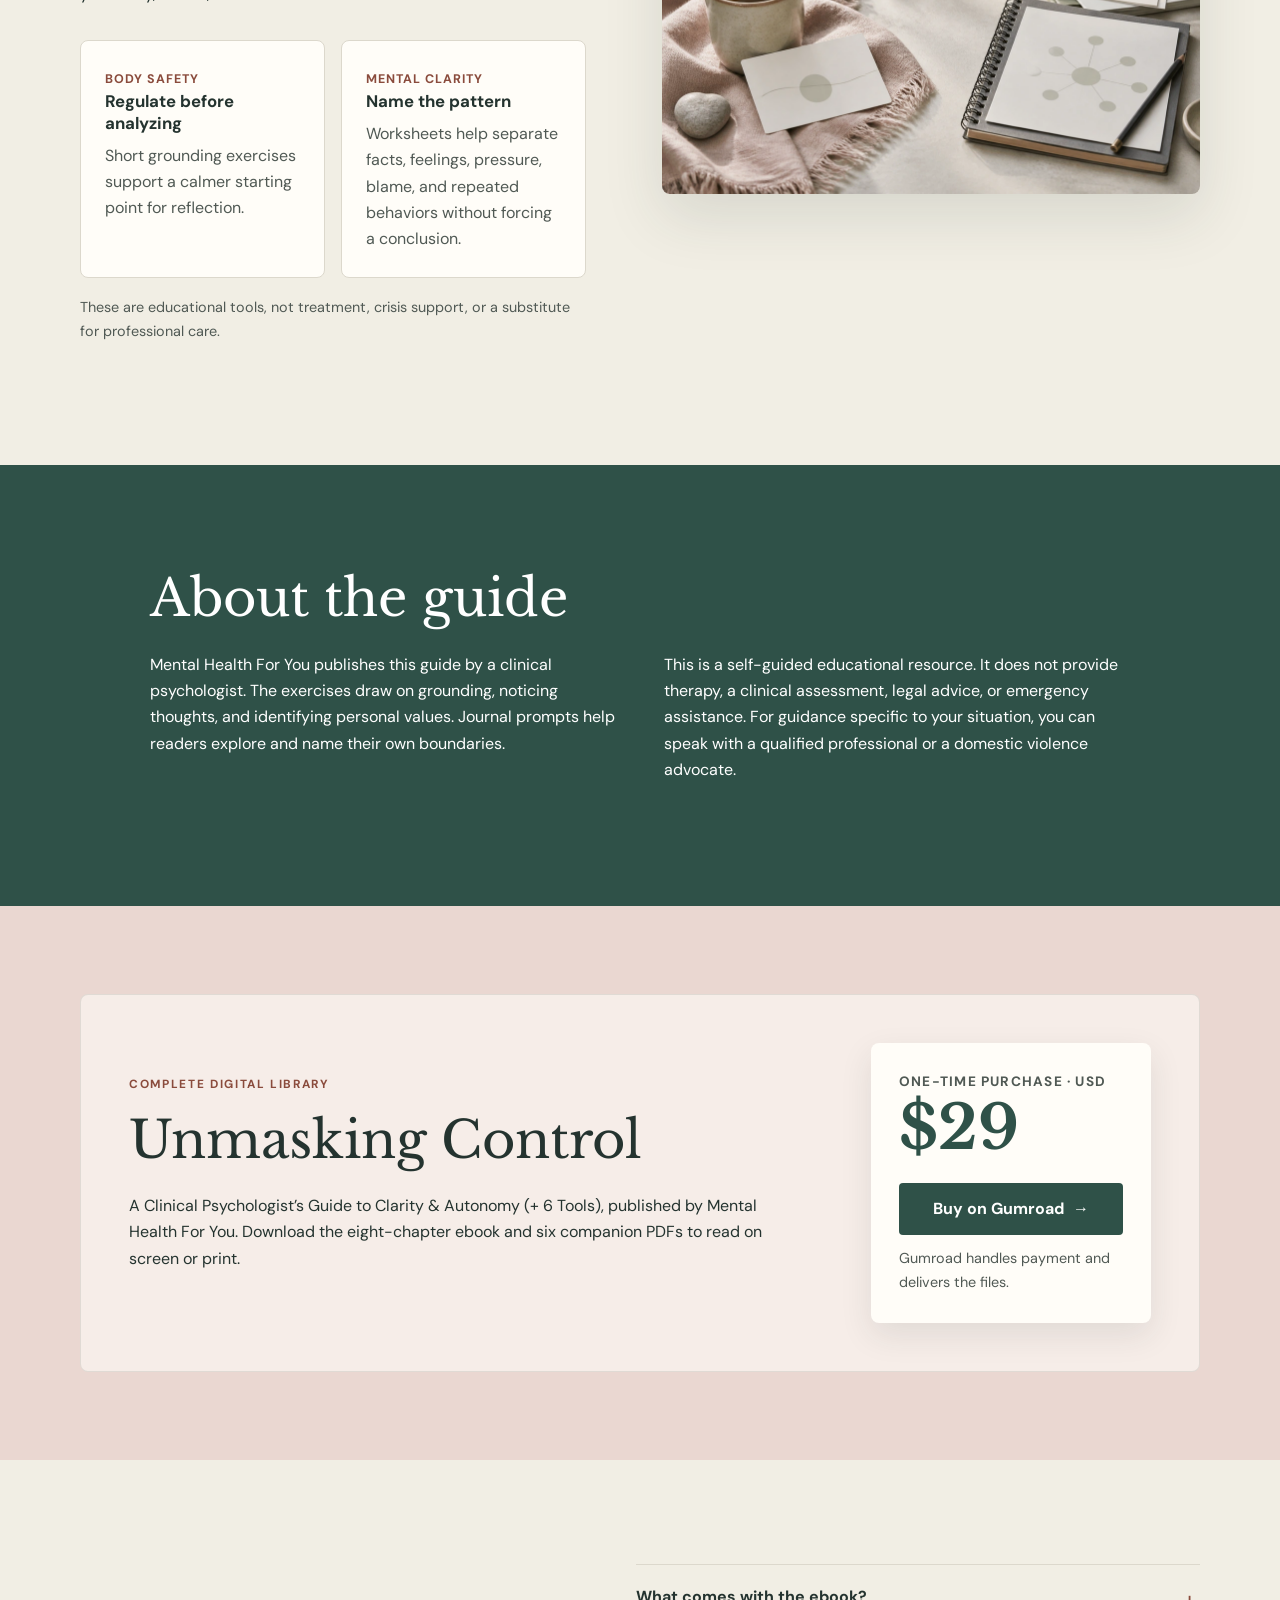
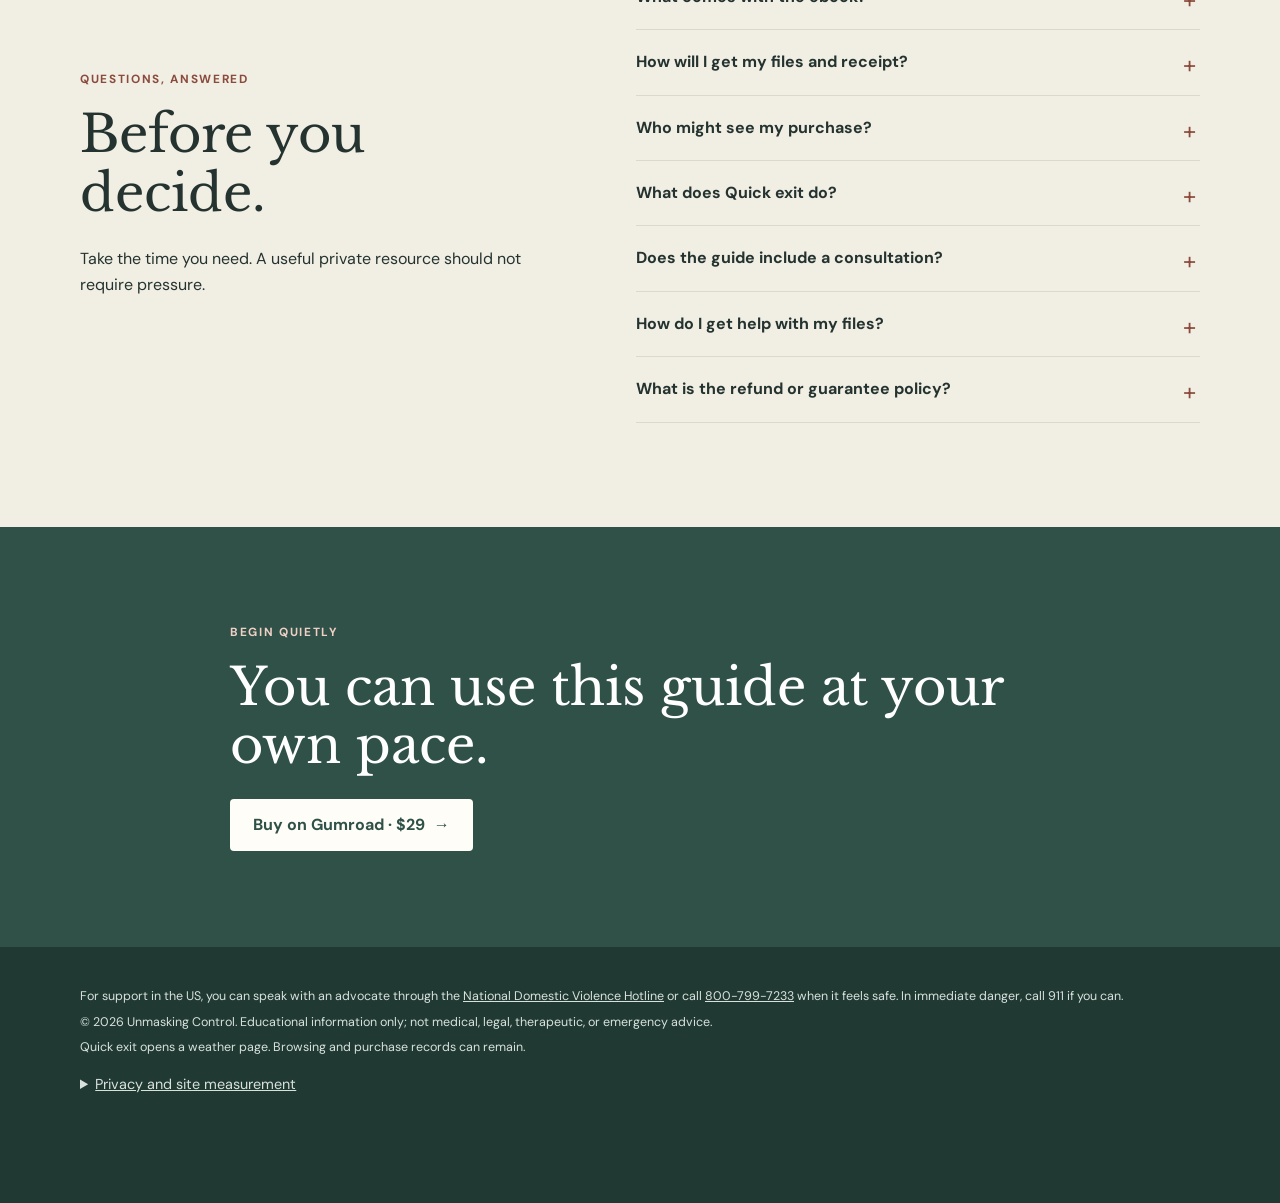
==== commit 34f14898: "fix: pixel meta ad fixed" ====
--- a/unmasking-control-landing/index.html
+++ b/unmasking-control-landing/index.html
@@ -22,22 +22,9 @@
     <meta name="twitter:card" content="summary_large_image" />
     <link rel="icon" href="favicon.svg" type="image/svg+xml" />
     <link rel="preload" href="assets/fonts/libre-baskerville.woff2" as="font" type="font/woff2" crossorigin />
+    <script defer src="/meta-pixel.js"></script>
     <!-- Meta Pixel Code -->
-    <script>
-    !function(f,b,e,v,n,t,s)
-    {if(f.fbq)return;n=f.fbq=function(){n.callMethod?
-    n.callMethod.apply(n,arguments):n.queue.push(arguments)};
-    if(!f._fbq)f._fbq=n;n.push=n;n.loaded=!0;n.version='2.0';
-    n.queue=[];t=b.createElement(e);t.async=!0;
-    t.src=v;s=b.getElementsByTagName(e)[0];
-    s.parentNode.insertBefore(t,s)}(window, document,'script',
-    'https://connect.facebook.net/en_US/fbevents.js');
-    fbq('init', '1505303678131275');
-    fbq('track', 'PageView');
-    </script>
-    <noscript><img height="1" width="1" style="display:none"
-    src="https://www.facebook.com/tr?id=1505303678131275&ev=PageView&noscript=1"
-    /></noscript>
+    
     <!-- End Meta Pixel Code -->
     <script type="application/ld+json">
       {
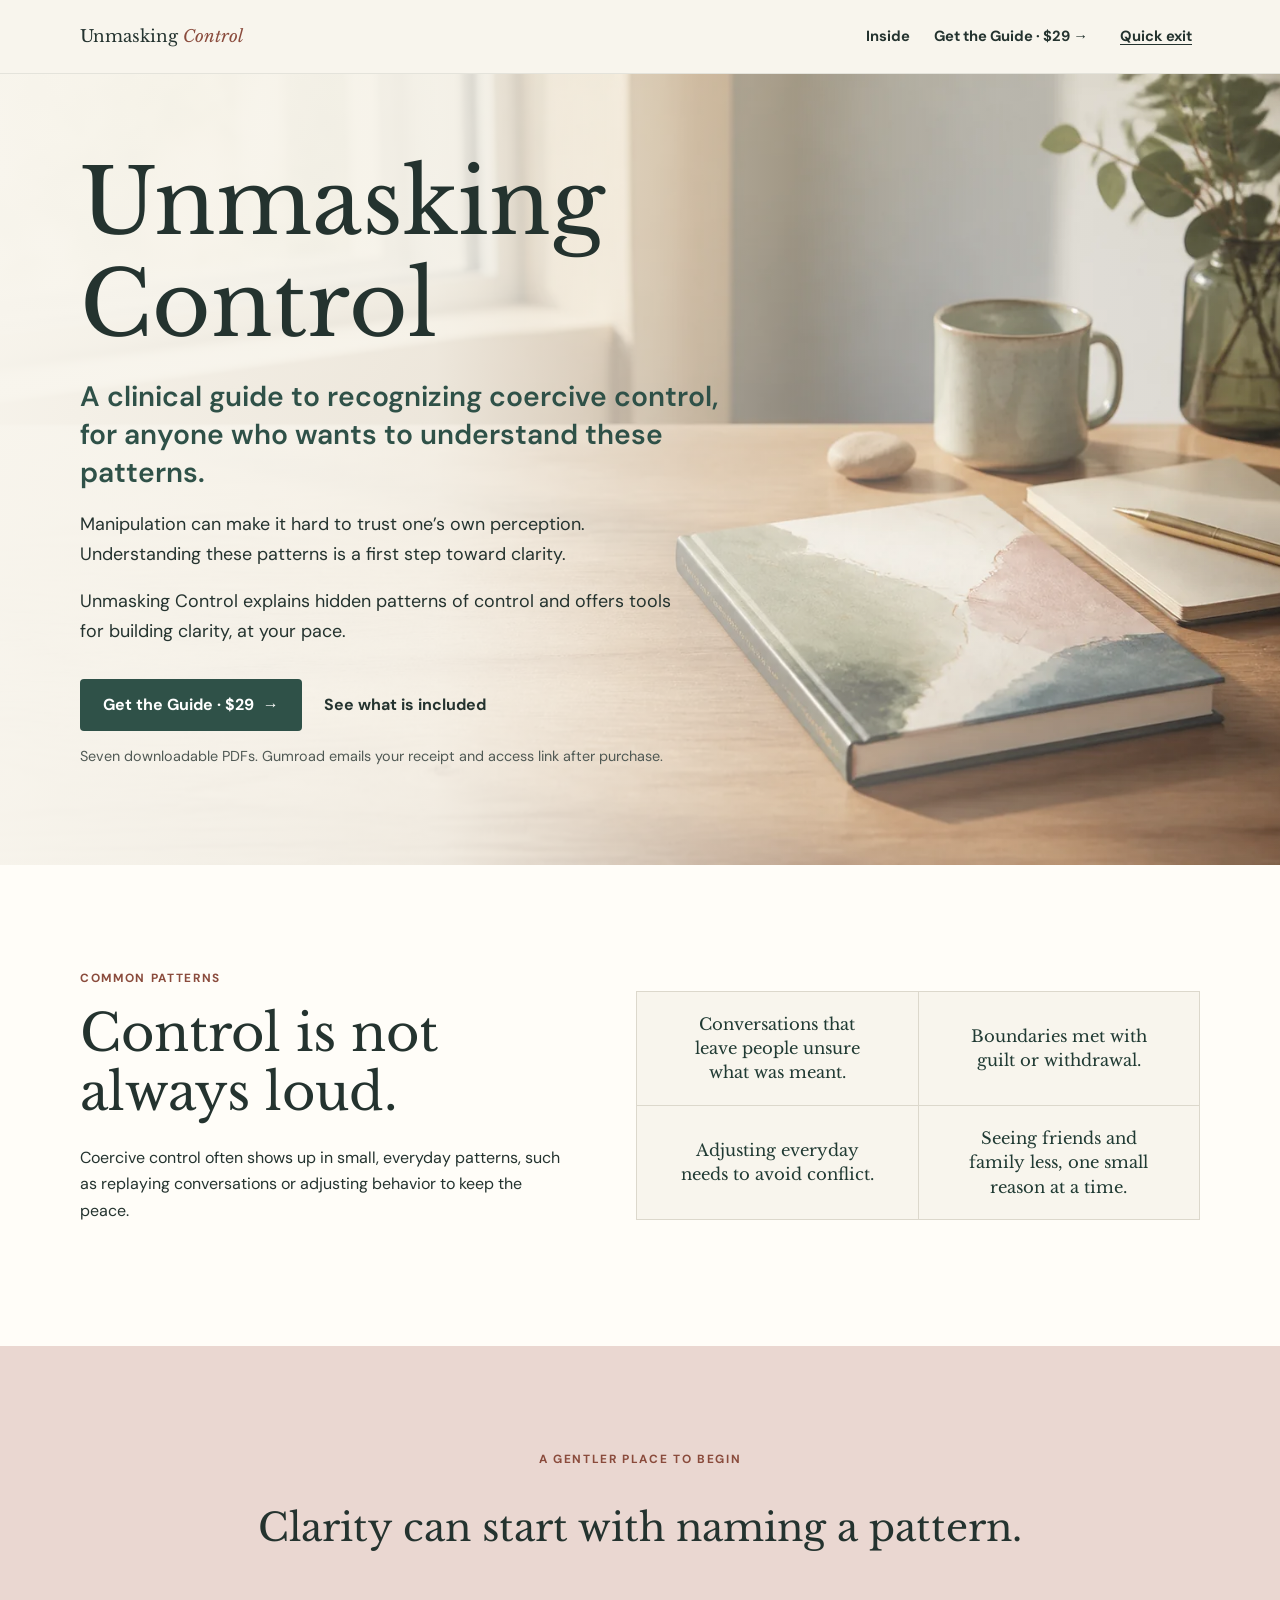
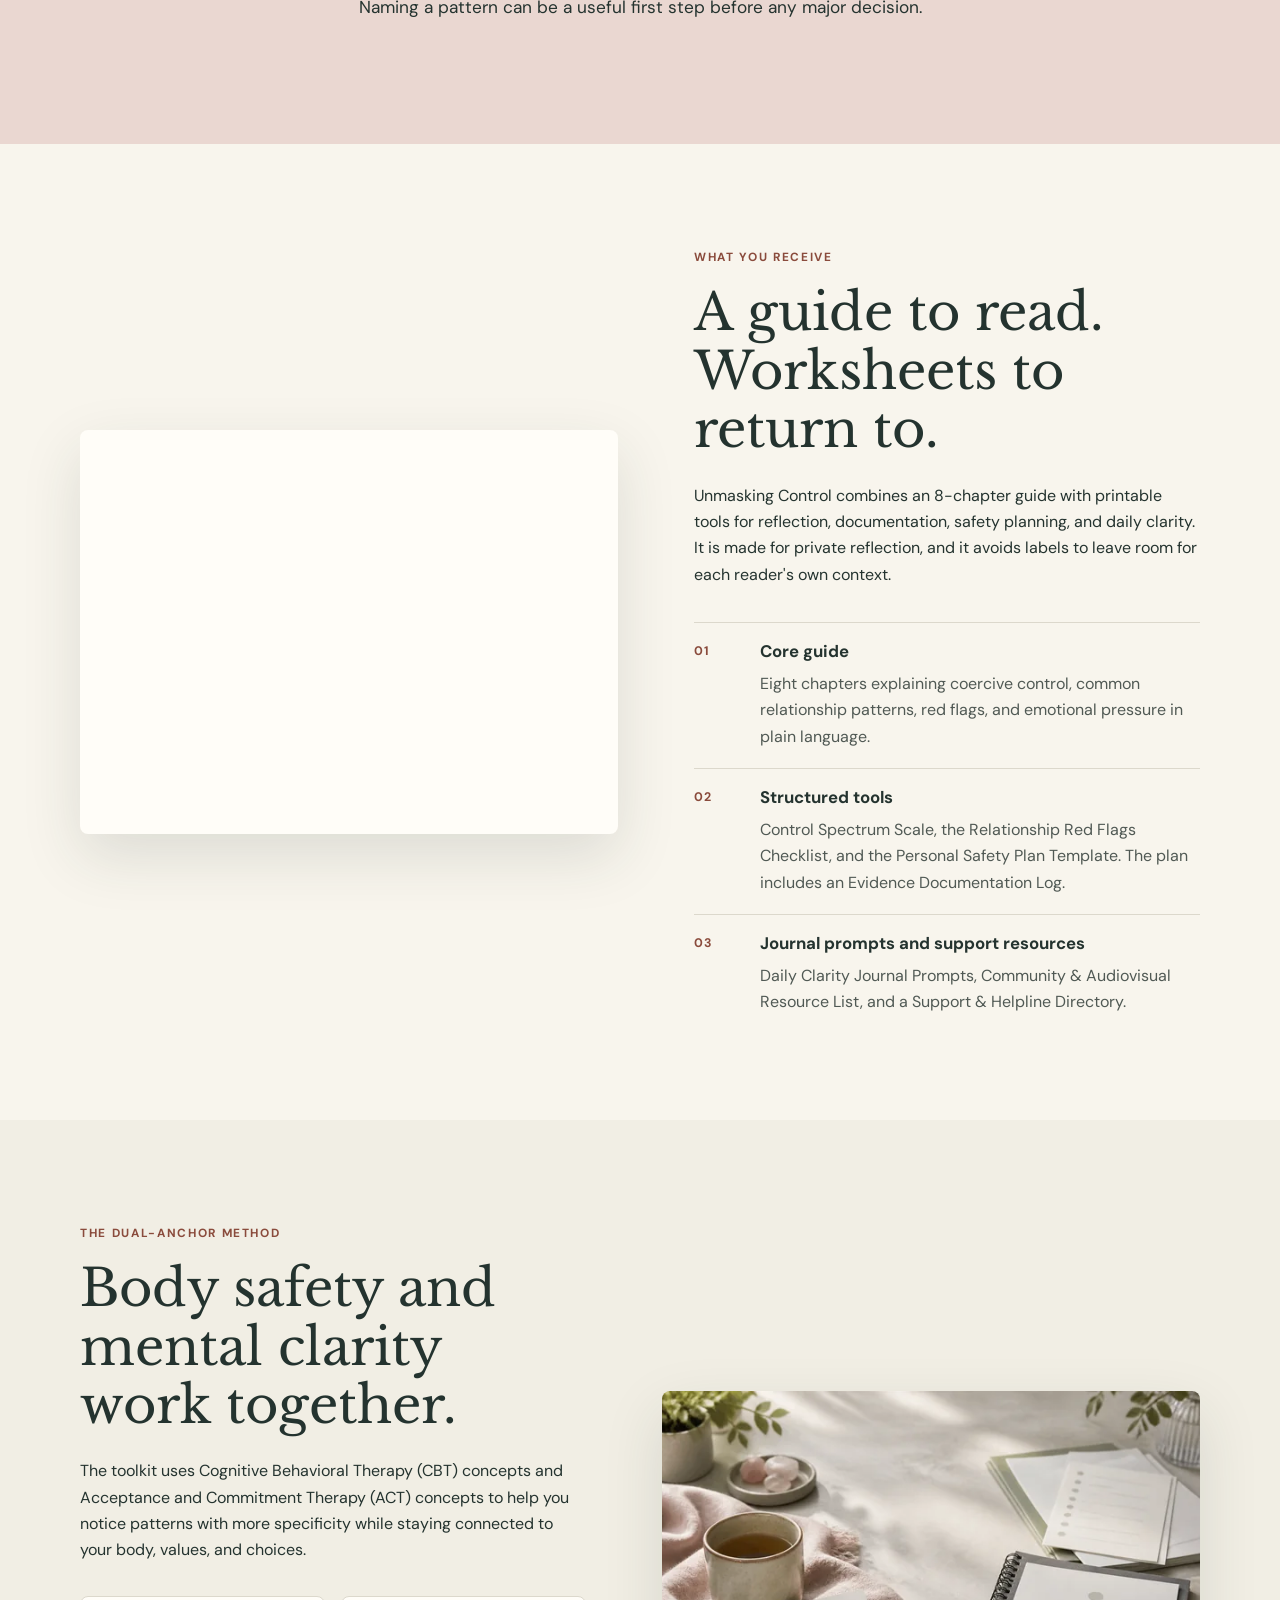
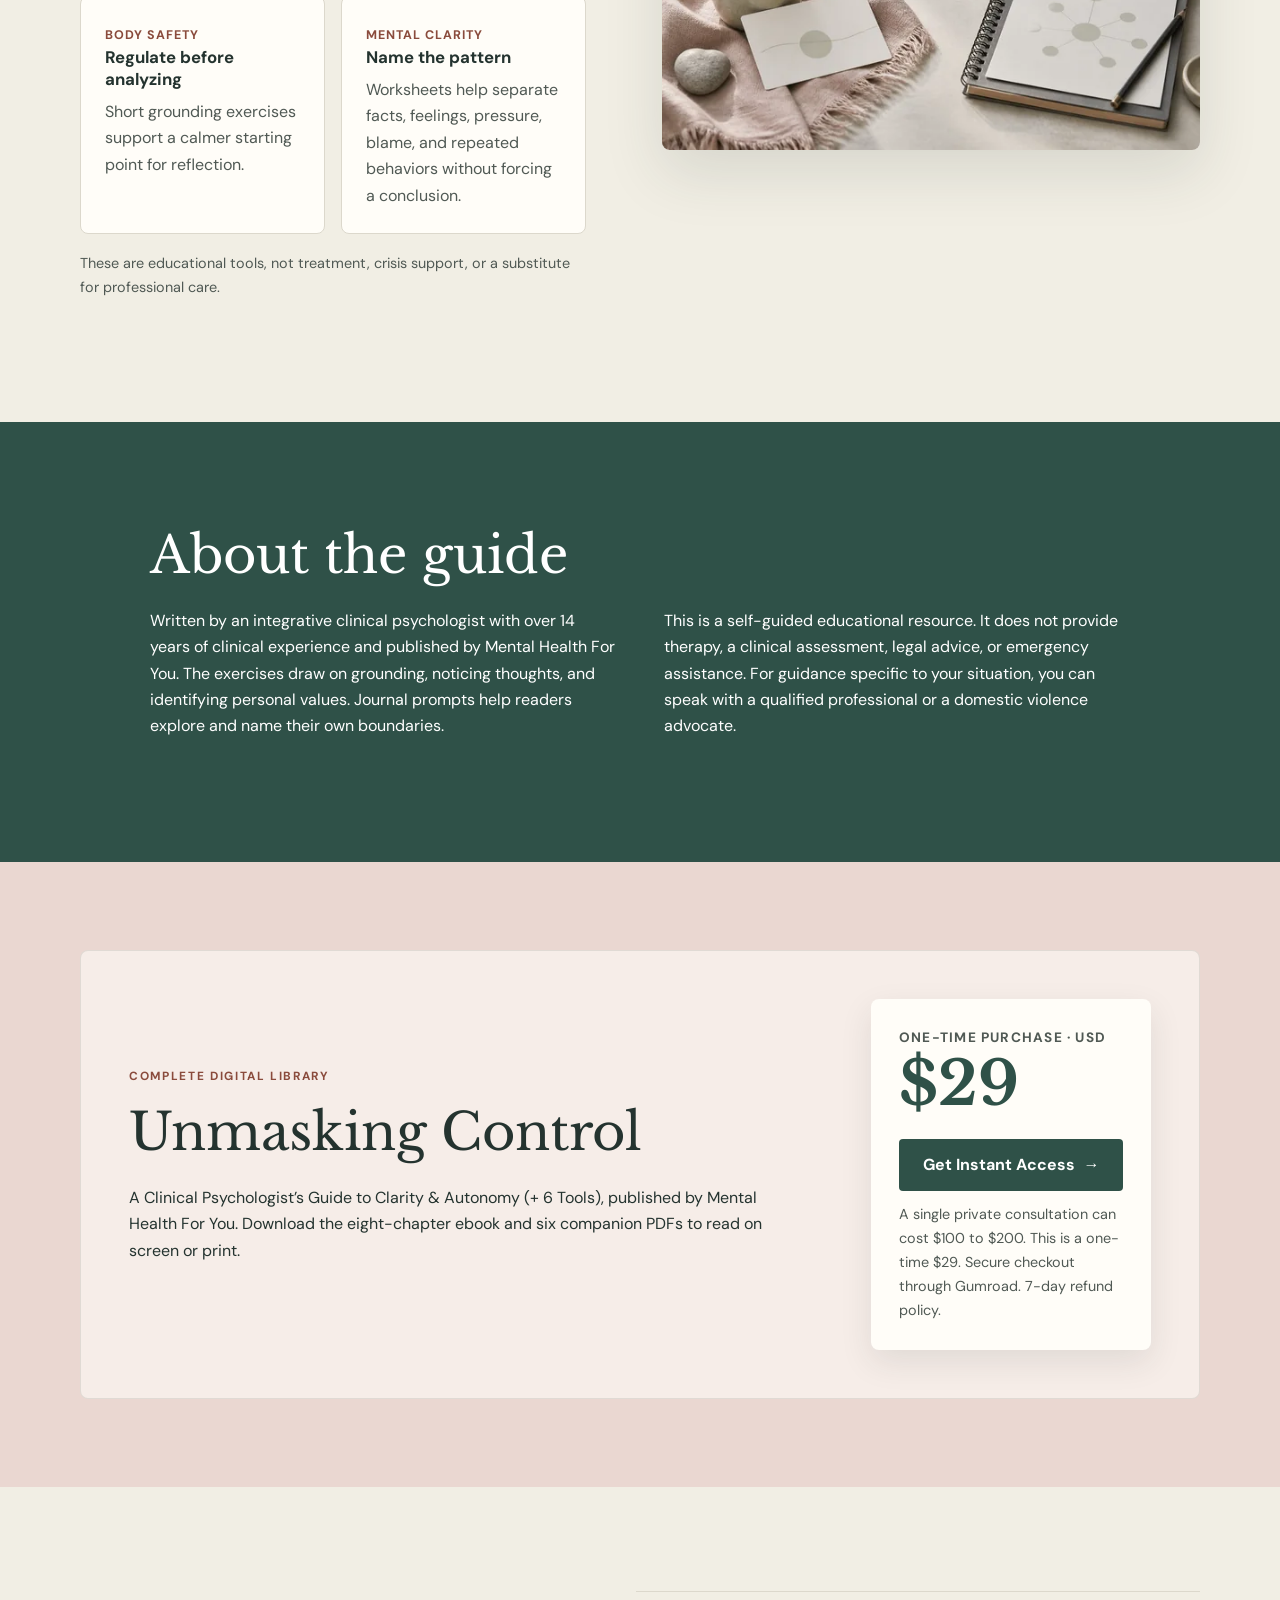
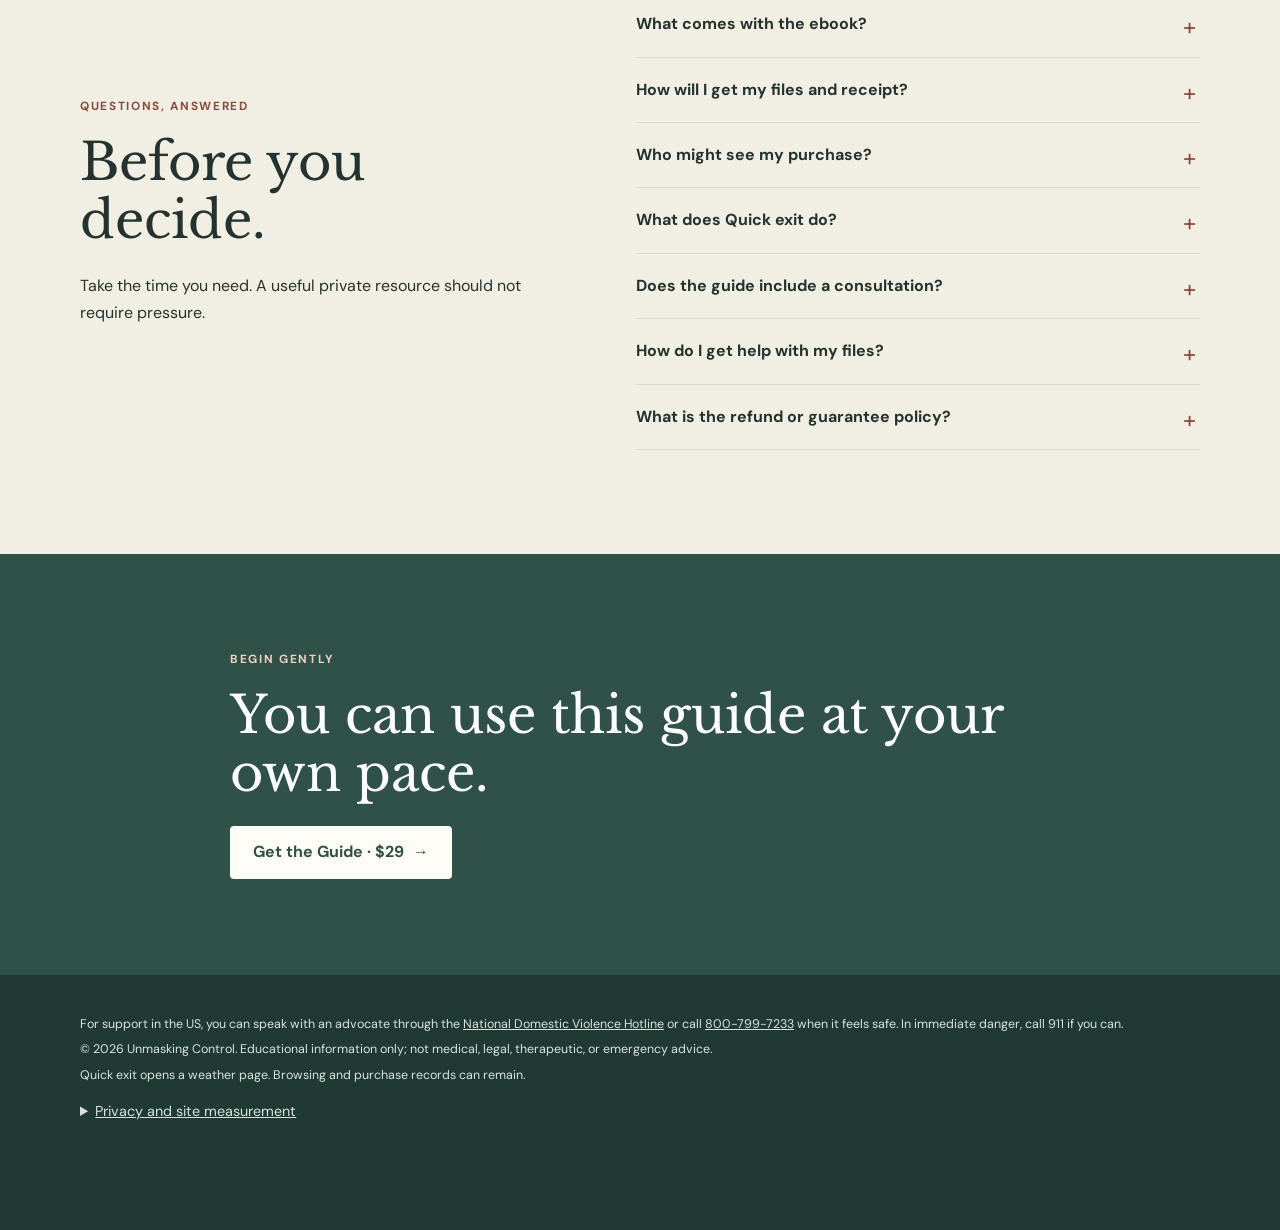
==== commit c3882646: "fix: few words and phrases,  also the buttons  to  now Get the guide and a descriptive offer" ====
--- a/unmasking-control-landing/index.html
+++ b/unmasking-control-landing/index.html
@@ -22,9 +22,22 @@
     <meta name="twitter:card" content="summary_large_image" />
     <link rel="icon" href="favicon.svg" type="image/svg+xml" />
     <link rel="preload" href="assets/fonts/libre-baskerville.woff2" as="font" type="font/woff2" crossorigin />
-    <script defer src="/meta-pixel.js"></script>
     <!-- Meta Pixel Code -->
-    
+    <script>
+    !function(f,b,e,v,n,t,s)
+    {if(f.fbq)return;n=f.fbq=function(){n.callMethod?
+    n.callMethod.apply(n,arguments):n.queue.push(arguments)};
+    if(!f._fbq)f._fbq=n;n.push=n;n.loaded=!0;n.version='2.0';
+    n.queue=[];t=b.createElement(e);t.async=!0;
+    t.src=v;s=b.getElementsByTagName(e)[0];
+    s.parentNode.insertBefore(t,s)}(window, document,'script',
+    'https://connect.facebook.net/en_US/fbevents.js');
+    fbq('init', '1505303678131275');
+    fbq('track', 'PageView');
+    </script>
+    <noscript><img height="1" width="1" style="display:none"
+    src="https://www.facebook.com/tr?id=1505303678131275&ev=PageView&noscript=1"
+    /></noscript>
     <!-- End Meta Pixel Code -->
     <script type="application/ld+json">
       {
@@ -51,7 +64,7 @@
         <a class="brand" href="#top" aria-label="Unmasking Control home">Unmasking <em>Control</em></a>
         <nav class="header-nav" aria-label="Primary">
           <a href="#inside">Inside</a>
-          <a class="header-cta" href="https://mentalhealthforyou.gumroad.com/l/unmasking-control?wanted=true" rel="noreferrer">Buy on Gumroad · $29 <span aria-hidden="true">→</span></a>
+          <a class="header-cta" href="https://mentalhealthforyou.gumroad.com/l/unmasking-control?wanted=true" rel="noreferrer">Get the Guide · $29 <span aria-hidden="true">→</span></a>
           <a class="quick-exit" href="https://www.weather.gov/" rel="noreferrer" aria-label="Quick exit to the National Weather Service">Quick exit</a>
         </nav>
       </header>
@@ -72,7 +85,7 @@
               Unmasking Control explains hidden patterns of control and offers tools for building clarity, at your pace.
             </p>
             <div class="hero-actions">
-              <a class="button button-primary" href="https://mentalhealthforyou.gumroad.com/l/unmasking-control?wanted=true" rel="noreferrer">Buy on Gumroad · $29 <span aria-hidden="true">→</span></a>
+              <a class="button button-primary" href="https://mentalhealthforyou.gumroad.com/l/unmasking-control?wanted=true" rel="noreferrer">Get the Guide · $29 <span aria-hidden="true">→</span></a>
               <a class="text-link" href="#inside">See what is included</a>
             </div>
             <p class="privacy-note">Seven downloadable PDFs. Gumroad emails your receipt and access link after purchase.</p>
@@ -85,15 +98,15 @@
               <p class="eyebrow">Common Patterns</p>
               <h2>Control is not always loud.</h2>
               <p>
-                Sometimes the first sign is not certainty. It is the strain of replaying conversations,
-                coercive control often shows up in small, everyday patterns.
+                 Coercive control often shows up in small, everyday patterns, such as replaying
+                conversations or adjusting behavior to keep the peace.
               </p>
             </div>
             <ul class="pattern-list" aria-label="Recognizable patterns">
               <li>Conversations that leave people unsure what was meant.</li>
               <li>Boundaries met with guilt or withdrawal.</li>
               <li>Adjusting everyday needs to avoid conflict.</li>
-              <li>Coercive control is widely documented, and many people have experienced it.</li>
+              <li>Seeing friends and family less, one small reason at a time.</li>
             </ul>
           </div>
         </section>
@@ -101,7 +114,7 @@
         <section class="section clarity">
           <div class="shell editorial-intro">
             <p class="eyebrow">A gentler place to begin</p>
-            <h2>Clarity can start with a name for what you’re noticing.</h2>
+            <h2>Clarity can start with naming a pattern.</h2>
             <p>
               Naming a pattern can be a useful first step before any major decision.
             </p>
@@ -127,23 +140,23 @@
               <h2>A guide to read. Worksheets to return to.</h2>
               <p>
                 Unmasking Control combines an 8-chapter guide with printable tools for reflection,
-                documentation, safety planning, and daily clarity. It is made for private reflection, the guide avoids labels, leaving room for each reader's own context.
+                documentation, safety planning, and daily clarity. It is made for private reflection, and it avoids labels to leave room for each reader's own context. 
               </p>
               <div class="included-list">
                 <article>
                   <span>01</span>
                   <h3>Core guide</h3>
-                  <p>Eight chapters explaining coercive control, gaslighting, trauma bonding, red flags, and emotional manipulation in plain language.</p>
+                  <p>Eight chapters explaining coercive control, common relationship patterns, red flags, and emotional pressure in plain language.</p>
                 </article>
                 <article>
                   <span>02</span>
                   <h3>Structured tools</h3>
-                  <p>The Abuse Spectrum Scale, the Relationship Red Flags Checklist, and the Personal Safety Plan Template. The plan includes an Evidence Documentation Log.</p>
+                  <p>Control Spectrum Scale, the Relationship Red Flags Checklist, and the Personal Safety Plan Template. The plan includes an Evidence Documentation Log.</p>
                 </article>
                 <article>
                   <span>03</span>
                   <h3>Journal prompts and support resources</h3>
-                  <p>Daily Clarity Journal Prompts, The Sisterhood &amp; Audiovisual Resource List, and a Support &amp; Helpline Directory.</p>
+                  <p>Daily Clarity Journal Prompts, Community &amp; Audiovisual Resource List, and a Support &amp; Helpline Directory.</p>
                 </article>
               </div>
             </div>
@@ -194,7 +207,7 @@
             <h2>About the guide</h2>
             <div class="trust-columns">
               <p>
-                Mental Health For You publishes this guide by a clinical psychologist. The exercises draw on
+                Written by an integrative clinical psychologist with over 14 years of clinical experience and published by Mental Health For You. The exercises draw on
                 grounding, noticing thoughts, and identifying personal values. Journal prompts help readers explore
                 and name their own boundaries.
               </p>
@@ -223,9 +236,9 @@
                 <strong>$29</strong>
               </div>
               <a class="button button-primary button-wide" href="https://mentalhealthforyou.gumroad.com/l/unmasking-control?wanted=true" rel="noreferrer">
-                Buy on Gumroad <span aria-hidden="true">→</span>
+                Get Instant Access <span aria-hidden="true">→</span>
               </a>
-              <p class="offer-meta">Gumroad handles payment and delivers the files.</p>
+              <p class="offer-meta">A single private consultation can cost $100 to $200. This is a one-time $29. Secure checkout through Gumroad. 7-day refund policy.</p>
             </div>
           </div>
         </section>
@@ -272,9 +285,9 @@
 
         <section class="final-cta">
           <div class="shell final-panel">
-            <p class="eyebrow">Begin quietly</p>
+            <p class="eyebrow">Begin gently</p>
             <h2>You can use this guide at your own pace.</h2>
-            <a class="button button-light" href="https://mentalhealthforyou.gumroad.com/l/unmasking-control?wanted=true" rel="noreferrer">Buy on Gumroad · $29 <span aria-hidden="true">→</span></a>
+            <a class="button button-light" href="https://mentalhealthforyou.gumroad.com/l/unmasking-control?wanted=true" rel="noreferrer">Get the Guide · $29 <span aria-hidden="true">→</span></a>
           </div>
         </section>
       </main>
@@ -292,7 +305,7 @@
         </div>
       </footer>
       <div class="mobile-cta">
-        <a class="button button-primary" href="https://mentalhealthforyou.gumroad.com/l/unmasking-control?wanted=true" rel="noreferrer">Buy on Gumroad · $29</a>
+        <a class="button button-primary" href="https://mentalhealthforyou.gumroad.com/l/unmasking-control?wanted=true" rel="noreferrer">Get the Guide · $29</a>
       </div>
     </div>
     <script src="script.js"></script>
